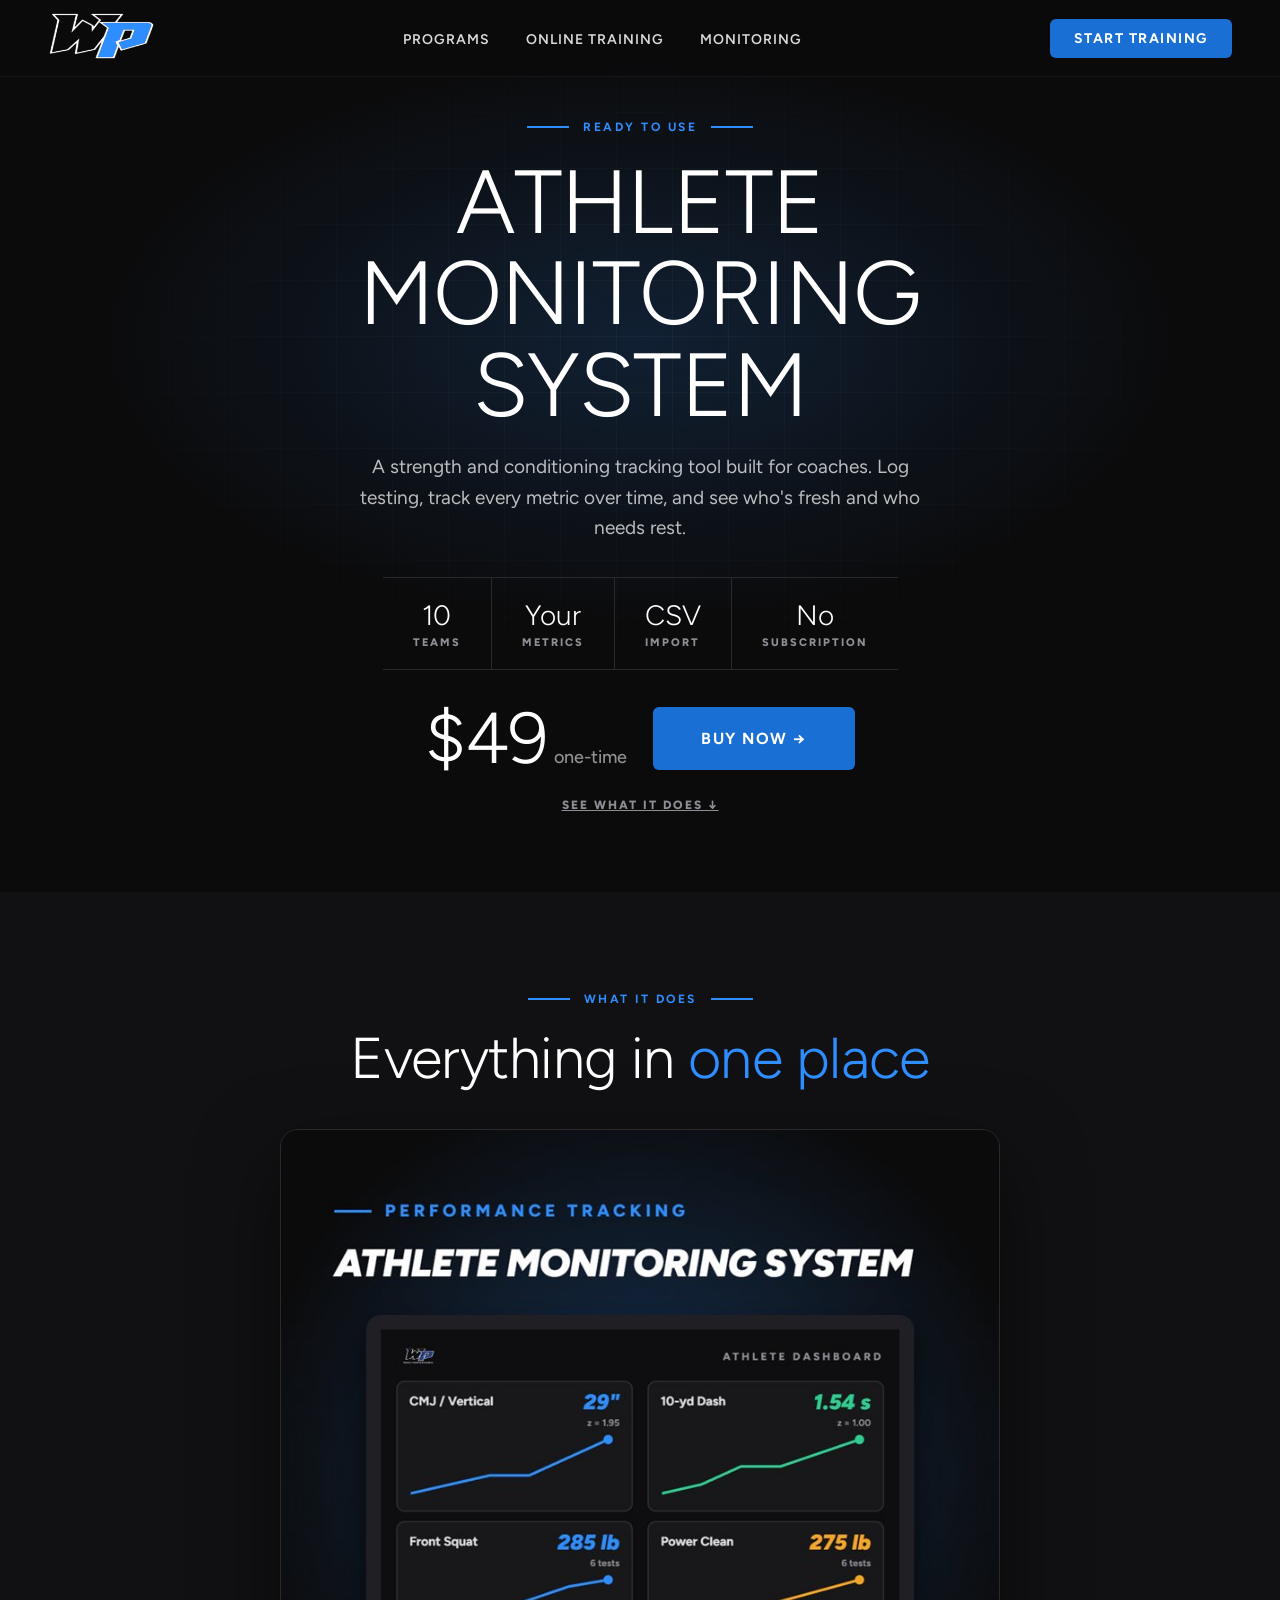
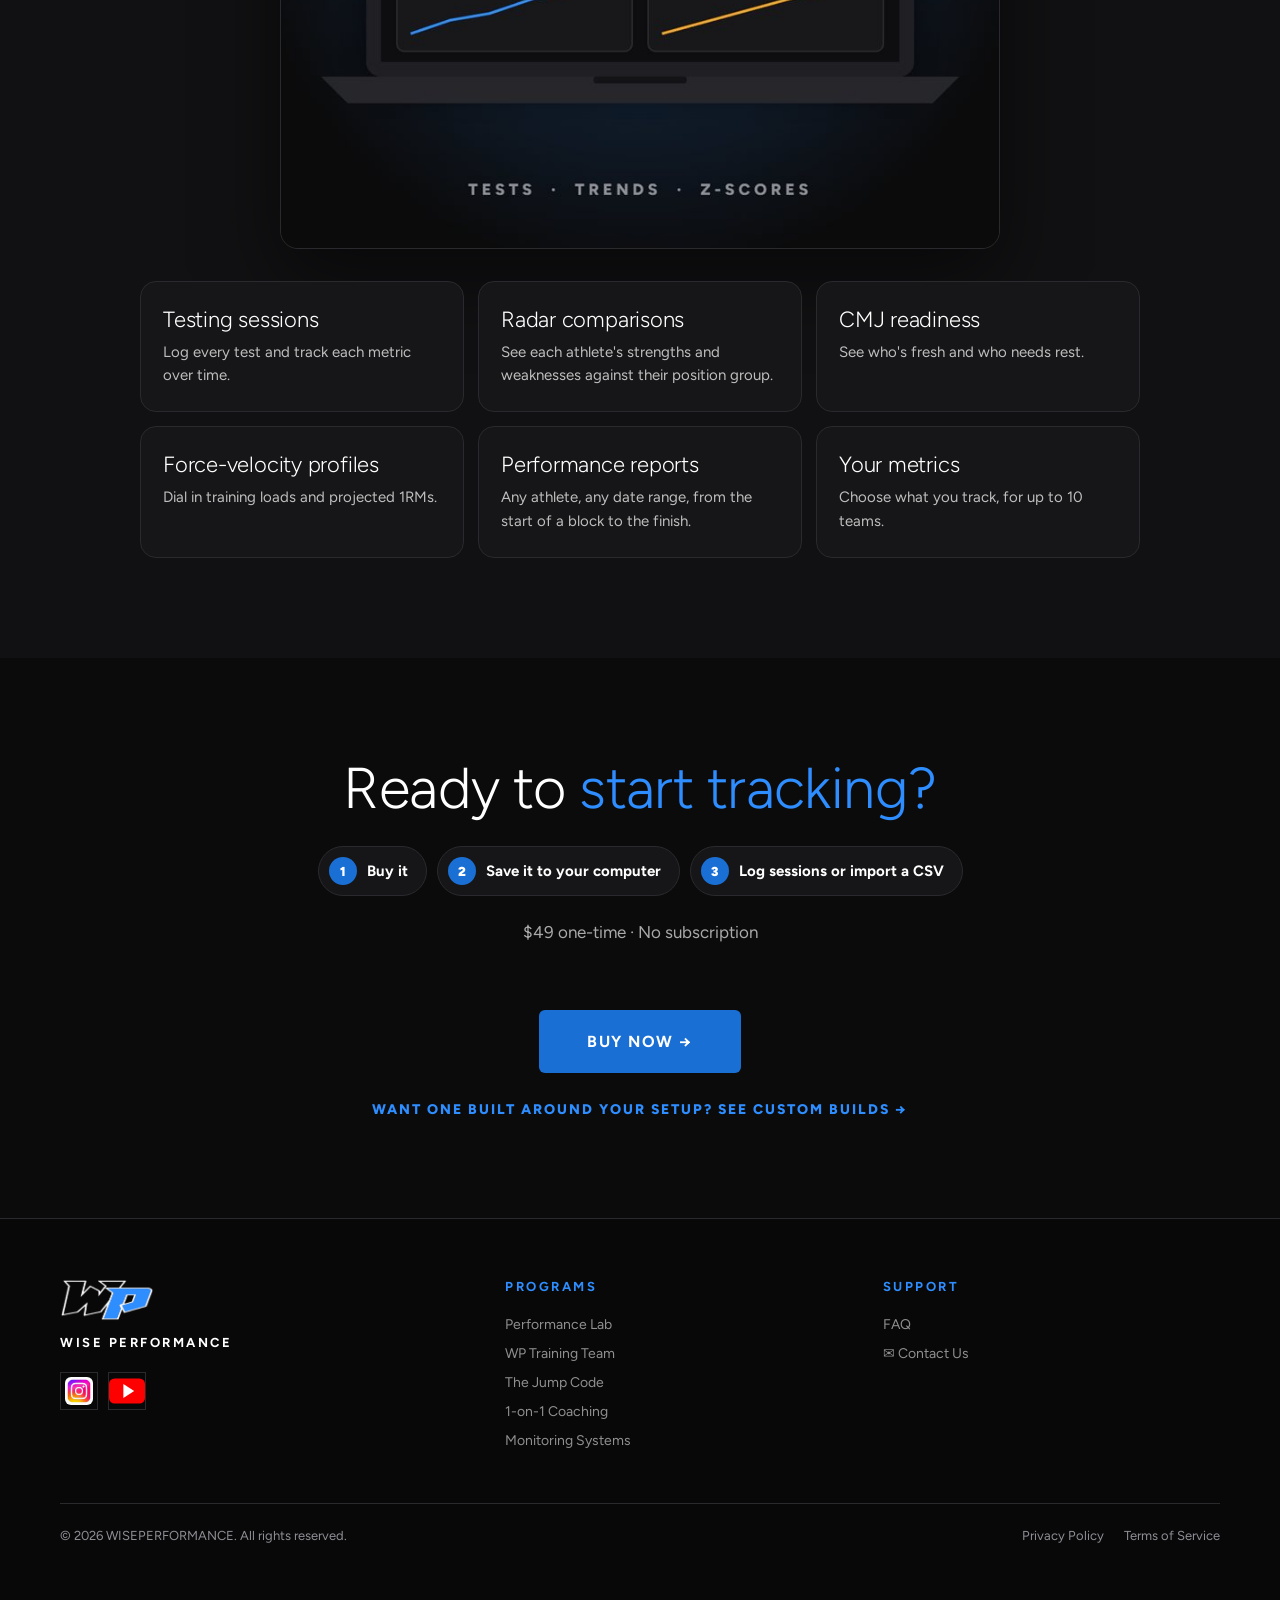
==== athlete-monitoring.html @ 1e7419cd "Monitoring Systems: hub page, Custom Monitoring and Athlete Monitoring System pages, dashboard scree" ====
<!DOCTYPE html>
<html lang="en">
<head>
  <link rel="icon" type="image/png" href="favicon.png">
  <!-- Google tag (gtag.js) -->
  <script async src="https://www.googletagmanager.com/gtag/js?id=G-00MNYDV65M"></script>
  <script>
    window.dataLayer = window.dataLayer || [];
    function gtag(){dataLayer.push(arguments);}
    gtag('js', new Date());
    gtag('config', 'G-00MNYDV65M');
  </script>
  <meta charset="UTF-8">
  <meta name="viewport" content="width=device-width, initial-scale=1.0">
  <title>Athlete Monitoring System | Wise Performance</title>
  <meta name="description" content="The Athlete Monitoring System from Wise Performance: log testing, track metrics, CMJ readiness, force-velocity profiles, and performance reports for up to 10 teams. $49 one-time.">
  <link rel="canonical" href="https://wiseperformancecoach.com/athlete-monitoring.html">
  <meta property="og:type" content="website">
  <meta property="og:url" content="https://wiseperformancecoach.com/athlete-monitoring.html">
  <meta property="og:title" content="Athlete Monitoring System | Wise Performance">
  <meta property="og:description" content="The Athlete Monitoring System from Wise Performance: log testing, track metrics, CMJ readiness, force-velocity profiles, and performance reports for up to 10 teams. $49 one-time.">
  <meta property="og:image" content="https://wiseperformancecoach.com/ams.jpg">
  <meta name="twitter:card" content="summary_large_image">
  <link rel="preconnect" href="https://fonts.googleapis.com">
  <link rel="preconnect" href="https://fonts.gstatic.com" crossorigin>
  <link href="https://fonts.googleapis.com/css2?family=Figtree:ital,wght@0,400..900;1,400..900&display=swap" rel="stylesheet">
  <link rel="stylesheet" href="styles.css?v=13">
  <script src="site.js?v=13" defer></script></head>
<body>

<!-- NAV -->
<nav>
  <a href="/"><img src="wp-logo.png?v=13" alt="Wise Performance" style="height:48px;"></a>
  <ul class="nav-links">
    <li><a href="programs.html">PROGRAMS</a></li>
    <li><a href="/#online-training">ONLINE TRAINING</a></li>
    <li><a href="products.html">MONITORING</a></li>
  </ul>
  <a href="/#contact" class="btn-nav">START TRAINING</a>
</nav>

<!-- HERO -->
<section class="lab-hero">
  <div class="section-label">READY TO USE</div>
  <h1 class="lab-hero-title">Athlete<br>Monitoring<br>System</h1>
  <p class="lab-hero-sub">A strength and conditioning tracking tool built for coaches. Log testing, track every metric over time, and see who's fresh and who needs rest.</p>
  <div class="lab-hero-stats">
    <div><strong>10</strong><span>TEAMS</span></div>
    <div><strong>Your</strong><span>METRICS</span></div>
    <div><strong>CSV</strong><span>IMPORT</span></div>
    <div><strong>No</strong><span>SUBSCRIPTION</span></div>
  </div>
  <div class="lab-hero-buy">
    <div class="elite-price"><strong>$49</strong><span>one-time</span></div>
    <a href="https://wiseperformance-shop.fourthwall.com/products/athlete-monitoring-system-ultimate" target="_blank" class="btn-primary">BUY NOW &rarr;</a>
  </div>
  <a href="#features" class="lab-hero-more">SEE WHAT IT DOES &darr;</a>
</section>

<!-- FEATURES -->
<section class="lab-alt mon-features-wrap" id="features">
  <div class="section-label">WHAT IT DOES</div>
  <div class="section-title">Everything in <span class="blue">one place</span></div>
  <div class="mon-shot"><img src="ams.jpg" alt="The Athlete Monitoring System dashboard" loading="lazy"></div>
  <div class="mon-features">
    <div><h3>Testing sessions</h3><p>Log every test and track each metric over time.</p></div>
    <div><h3>Radar comparisons</h3><p>See each athlete's strengths and weaknesses against their position group.</p></div>
    <div><h3>CMJ readiness</h3><p>See who's fresh and who needs rest.</p></div>
    <div><h3>Force-velocity profiles</h3><p>Dial in training loads and projected 1RMs.</p></div>
    <div><h3>Performance reports</h3><p>Any athlete, any date range, from the start of a block to the finish.</p></div>
    <div><h3>Your metrics</h3><p>Choose what you track, for up to 10 teams.</p></div>
  </div>
</section>

<!-- START -->
<section class="elite-final">
  <div class="section-title">Ready to <span class="blue">start tracking?</span></div>
  <ol class="lab-steps">
    <li>Buy it</li>
    <li>Save it to your computer</li>
    <li>Log sessions or import a CSV</li>
  </ol>
  <p class="section-sub">$49 one-time &middot; No subscription</p>
  <div class="elite-ctas elite-ctas--center">
    <a href="https://wiseperformance-shop.fourthwall.com/products/athlete-monitoring-system-ultimate" target="_blank" class="btn-primary">BUY NOW &rarr;</a>
  </div>
  <a href="custom-monitoring.html" class="plan-more lab-1on1">WANT ONE BUILT AROUND YOUR SETUP? SEE CUSTOM BUILDS &rarr;</a>
</section>

<!-- FOOTER -->
<footer>
  <div class="footer-top">
    <div>
      <img src="wp-logo.png?v=13" alt="Wise Performance" style="height:42px;margin-bottom:14px;display:block;">
      <div class="footer-brand">WISE PERFORMANCE</div>
      <div class="social-links">
        <a href="https://www.instagram.com/wise_performance" class="social-link" target="_blank"><img src="insta-logo.jpg" alt="Instagram" style="height:28px;width:28px;object-fit:cover;border-radius:6px;"></a>
        <a href="https://www.youtube.com/@ConnorWise06" class="social-link" target="_blank"><svg height="28" viewBox="0 0 90 63" xmlns="http://www.w3.org/2000/svg"><rect width="90" height="63" rx="14" fill="#FF0000"/><polygon points="36,14 36,49 63,31.5" fill="white"/></svg></a>
      </div>
    </div>
    <div class="footer-col">
      <h4>PROGRAMS</h4>
      <ul>
        <li><a href="lab.html">Performance Lab</a></li>
        <li><a href="team.html">WP Training Team</a></li>
        <li><a href="lab.html#programs">The Jump Code</a></li>
        <li><a href="/#online-training">1-on-1 Coaching</a></li>
        <li><a href="products.html">Monitoring Systems</a></li>
      </ul>
    </div>
    <div class="footer-col">
      <h4>SUPPORT</h4>
      <ul>
        <li><a href="/#faq">FAQ</a></li>
        <li><a href="mailto:connor@wiseperformancecoach.com">&#9993; Contact Us</a></li>
      </ul>
    </div>
  </div>
  <div class="footer-bottom">
    <p>&copy; 2026 WISEPERFORMANCE. All rights reserved.</p>
    <div class="footer-legal">
      <a href="privacy.html">Privacy Policy</a>
      <a href="terms.html">Terms of Service</a>
    </div>
  </div>
</footer>
</body>
</html>
---- styles.css ----
*, *::before, *::after { box-sizing: border-box; margin: 0; padding: 0; }

    :root {
      --blue: #1A6FD4;
      --blue-bright: #2E8DFF;
      --dark: #0B0B0C;
      --dark2: #111113;
      --card-bg: #161618;
      --card-border: #2A2A2E;
      --white: #FFFFFF;
      --gray: #8E8E95;
    }

    html { scroll-behavior: smooth; }

    body {
      font-family: 'Figtree', sans-serif;
      background: var(--dark);
      color: var(--white);
      overflow-x: hidden;
      font-synthesis: style;
    }

    /* ── NAV ── */
    nav {
      position: fixed;
      top: 0; width: 100%;
      z-index: 100;
      display: flex;
      align-items: center;
      justify-content: space-between;
      padding: 12px 48px;
      background: rgba(11,11,12,0.92);
      backdrop-filter: blur(12px);
      border-bottom: 1px solid rgba(255,255,255,0.05);
    }

    .nav-logo {
      font-family: 'Figtree', sans-serif;
      font-style: italic;
      font-weight: 900;
      font-size: 32px;
      color: var(--white);
      text-decoration: none;
      letter-spacing: 0.5px;
    }

    .nav-links { display: flex; gap: 36px; list-style: none; }

    .nav-links a {
      color: var(--white);
      text-decoration: none;
      font-family: 'Figtree', sans-serif;
      font-weight: 600;
      font-size: 15px;
      letter-spacing: 1.5px;
      opacity: 0.85;
      transition: opacity 0.2s, color 0.2s;
    }

    .nav-links a:hover { opacity: 1; color: var(--blue-bright); }

    .btn-nav {
      background: var(--blue);
      color: white;
      border: none;
      padding: 11px 24px;
      font-family: 'Figtree', sans-serif;
      font-weight: 700;
      font-size: 14px;
      letter-spacing: 1.5px;
      cursor: pointer;
      text-decoration: none;
      transition: background 0.2s;
    }

    .btn-nav:hover { background: var(--blue-bright); }

    /* ── SECTION LABEL ── */
    .section-label {
      display: flex;
      align-items: center;
      justify-content: center;
      gap: 14px;
      margin-bottom: 22px;
      font-family: 'Figtree', sans-serif;
      font-weight: 700;
      font-size: 13px;
      letter-spacing: 3.5px;
      color: var(--blue-bright);
    }

    .section-label::before,
    .section-label::after {
      content: '';
      width: 42px;
      height: 2px;
      background: var(--blue-bright);
    }

    /* ── HERO ── */
    #hero {
      min-height: 100vh;
      background:
        linear-gradient(to right, rgba(11,11,12,0.97) 45%, rgba(11,11,12,0.80) 100%),
        url('hero-bg.jpg') /* ← HERO BACKGROUND — change filename here */ center top/cover no-repeat;
      display: flex;
      flex-direction: column;
      justify-content: center;
      padding: 120px 60px 80px;
    }

    .hero-eyebrow {
      display: flex;
      align-items: center;
      gap: 12px;
      font-family: 'Figtree', sans-serif;
      font-weight: 700;
      font-size: 19px;
      letter-spacing: 4px;
      color: var(--blue-bright);
      margin-bottom: 32px;
    }

    .hero-eyebrow::before {
      content: '';
      width: 32px;
      height: 2px;
      background: var(--blue-bright);
    }

    #hero h1 {
      font-family: 'Figtree', sans-serif;
      font-weight: 400;
      font-size: clamp(72px, 10vw, 140px);
      line-height: 0.9;
      letter-spacing: 1px;
      text-transform: uppercase;
    }

    #hero h1 .blue { color: var(--blue-bright); }

    .hero h1 .blue { color: var(--blue-bright); }

    .hero-sub {
      font-size: 18px;
      color: rgba(255,255,255,0.75);
      margin-bottom: 40px;
    }

    .hero-btns { display: flex; gap: 20px; margin-top: 140px; }

    .hero-features { display: grid; grid-template-columns: repeat(4, 1fr); gap: 0; margin-top: 60px; border-top: 1px solid rgba(255,255,255,0.1); padding-top: 40px; }
    .hero-feature { padding: 0 40px; border-right: 1px solid rgba(255,255,255,0.08); text-align: center; display: flex; flex-direction: column; align-items: center; }
    .hero-feature:last-child { border-right: none; }
    .hero-feature:first-child { padding-left: 0; }
    .hf-icon { color: var(--blue-bright); margin-bottom: 14px; }
    .hf-title { font-family: 'Figtree', sans-serif; font-weight: 700; font-size: 18px; color: white; margin-bottom: 8px; letter-spacing: 0.5px; }
    .hf-desc { font-size: 14px; color: var(--gray); line-height: 1.6; }

    .btn-primary {
      background: var(--blue);
      color: white;
      padding: 22px 48px;
      font-family: 'Figtree', sans-serif;
      font-weight: 700;
      font-size: 19px;
      letter-spacing: 2px;
      text-decoration: none;
      display: inline-flex;
      align-items: center;
      gap: 8px;
      transition: background 0.2s;
    }

    .btn-primary:hover { background: var(--blue-bright); }

    .btn-outline {
      background: transparent;
      color: white;
      padding: 22px 48px;
      font-family: 'Figtree', sans-serif;
      font-weight: 700;
      font-size: 19px;
      letter-spacing: 2px;
      text-decoration: none;
      border: 2px solid rgba(255,255,255,0.35);
      transition: border-color 0.2s;
    }

    .btn-outline:hover { border-color: white; }

    /* ── SHARED SECTION STYLES ── */
    section { padding: 100px 60px; }

    .section-title {
      font-family: 'Figtree', sans-serif;
      font-weight: 900;
      font-size: clamp(52px, 6vw, 80px);
      letter-spacing: 0.5px;
      text-transform: uppercase;
      text-align: center;
      line-height: 0.95;
      margin-bottom: 18px;
    }

    .section-title .blue { color: var(--blue-bright); }

    .section-sub {
      text-align: center;
      color: rgba(255,255,255,0.65);
      font-size: 17px;
      max-width: 580px;
      margin: 0 auto 64px;
      line-height: 1.65;
    }

    /* ── PROGRAMS ── */
    .programs-grid {
      display: grid;
      grid-template-columns: repeat(3, 1fr);
      gap: 20px;
    }

    .program-card {
      background: var(--card-bg);
      border: 1px solid var(--card-border);
      overflow: hidden;
      display: flex;
      flex-direction: column;
    }

    .program-card-img {
      height: 380px;
      background: #1c1c1f;
      position: relative;
      overflow: hidden;
    }

    .card-badges {
      position: absolute;
      top: 12px;
      left: 12px;
      display: flex;
      gap: 6px;
    }

    .badge {
      font-family: 'Figtree', sans-serif;
      font-weight: 700;
      font-size: 10px;
      letter-spacing: 1.5px;
      padding: 4px 9px;
    }

    .badge-featured { background: var(--blue); color: white; }
    .badge-soon { background: rgba(0,0,0,0.7); color: white; border: 1px solid rgba(255,255,255,0.2); }

    .program-card-body {
      padding: 28px;
      display: flex;
      flex-direction: column;
      flex: 1;
    }

    .th-badge {
      display: flex;
      align-items: center;
      gap: 9px;
      margin-bottom: 12px;
    }

    .th-icon {
      height: 28px;
      width: auto;
      background: transparent;
      display: flex;
      align-items: center;
      justify-content: center;
      font-family: 'Figtree', sans-serif;
      font-style: italic;
      font-weight: 900;
      font-size: 15px;
      color: #000;
    }

    .th-type {
      font-family: 'Figtree', sans-serif;
      font-size: 11px;
      font-weight: 700;
      letter-spacing: 2px;
      color: var(--blue-bright);
    }

    .program-card h3 {
      font-family: 'Figtree', sans-serif;
      font-weight: 800;
      font-size: 22px;
      text-transform: uppercase;
      line-height: 1.1;
      margin-bottom: 4px;
    }

    .via-th {
      font-family: 'Figtree', sans-serif;
      font-size: 11px;
      font-weight: 700;
      letter-spacing: 2px;
      color: var(--gray);
      margin-bottom: 16px;
    }

    .program-card p {
      font-size: 14px;
      color: rgba(255,255,255,0.65);
      line-height: 1.65;
      margin-bottom: 20px;
    }

    .feature-list { list-style: none; margin-bottom: 28px; flex: 1; }

    .feature-list li {
      font-size: 13px;
      color: rgba(255,255,255,0.8);
      padding: 5px 0;
      display: flex;
      align-items: flex-start;
      gap: 9px;
    }

    .feature-list li::before {
      content: '■';
      color: var(--blue-bright);
      font-size: 7px;
      margin-top: 5px;
      flex-shrink: 0;
    }

    .btn-card {
      display: block;
      text-align: center;
      text-align: center;
      padding: 14px;
      font-family: 'Figtree', sans-serif;
      font-weight: 700;
      font-size: 14px;
      letter-spacing: 2px;
      text-decoration: none;
      transition: all 0.2s;
      cursor: pointer;
      border: none;
    }

    .btn-card.outline { color: white; border: 1px solid rgba(255,255,255,0.3); background: transparent; }
    .btn-card.outline:hover { border-color: white; }
    .btn-card.fill { background: var(--blue); color: white; }
    .btn-card.fill:hover { background: var(--blue-bright); }
    .btn-card.blue-outline { color: white; border: 1px solid var(--blue); background: transparent; }
    .btn-card.blue-outline:hover { background: var(--blue); }

    /* ── ONLINE COACHING ── */
    #online-training { background: var(--dark2); }

    .pricing-grid {
      display: grid;
      grid-template-columns: repeat(2, 1fr);
      gap: 20px;
      max-width: 860px;
      margin: 0 auto;
    }

    .pricing-card {
      background: var(--card-bg);
      border: 1px solid var(--card-border);
      padding: 36px;
      position: relative;
      display: flex;
      flex-direction: column;
    }
    .pricing-card .btn-full { margin-top: auto; }
    .pricing-card .btn-full + .btn-full { margin-top: 10px; }

    .pricing-card.featured { border-color: var(--blue); }

    .most-popular {
      position: absolute;
      top: -14px;
      left: 50%;
      transform: translateX(-50%);
      background: var(--blue);
      color: white;
      font-family: 'Figtree', sans-serif;
      font-weight: 700;
      font-size: 11px;
      letter-spacing: 2.5px;
      padding: 4px 18px;
      white-space: nowrap;
    }

    .plan-name {
      font-family: 'Figtree', sans-serif;
      font-weight: 700;
      font-size: 16px;
      letter-spacing: 3px;
      color: var(--blue-bright);
      margin-bottom: 10px;
    }

    .plan-price {
      font-family: 'Figtree', sans-serif;
      font-weight: 900;
      font-size: 72px;
      line-height: 1;
      margin-bottom: 4px;
    }

    .plan-price sup { font-size: 28px; vertical-align: super; }
    .plan-price .mo { font-size: 18px; font-weight: 500; font-style: normal; letter-spacing: 0; color: rgba(255,255,255,0.55); margin-left: 8px; }
    /* every big price uses the same Figtree Black Italic */
    .plan-price, .elite-price strong { font-family: 'Figtree', sans-serif; font-weight: 300; font-style: normal; letter-spacing: -0.02em; line-height: 1; color: #fff; }

    .plan-tagline {
      font-style: italic;
      color: var(--blue-bright);
      font-size: 14px;
      margin-bottom: 20px;
    }

    .plan-desc {
      font-size: 14px;
      color: rgba(255,255,255,0.65);
      line-height: 1.65;
      margin-bottom: 24px;
    }

    .check-list { list-style: none; margin-bottom: 32px; }

    .check-list li {
      display: flex;
      align-items: center;
      gap: 10px;
      font-size: 14px;
      padding: 6px 0;
    }

    .check-list li::before {
      content: '✓';
      color: var(--blue-bright);
      font-weight: 700;
      font-size: 15px;
      flex-shrink: 0;
    }

    .btn-full {
      display: block;
      width: 100%;
      text-align: center;
      padding: 15px;
      font-family: 'Figtree', sans-serif;
      font-weight: 700;
      font-size: 14px;
      letter-spacing: 2px;
      text-decoration: none;
      transition: all 0.2s;
      cursor: pointer;
      border: none;
    }

    .btn-full.outline { color: white; border: 1px solid rgba(255,255,255,0.3); background: transparent; }
    .btn-full.outline:hover { border-color: white; }
    .btn-full.fill { background: var(--blue); color: white; }
    .btn-full.fill:hover { background: var(--blue-bright); }

    /* How It Works */
    .how-it-works { max-width: 860px; margin: 48px auto 0; }
    .hiw-title { font-family: 'Figtree', sans-serif; font-weight: 700; font-size: 16px; letter-spacing: 3px; color: var(--blue-bright); margin-bottom: 16px; text-transform: uppercase; }
    .hiw-steps { display: flex; flex-direction: column; gap: 0; border-radius: 12px; overflow: hidden; }
    .hiw-step { display: flex; align-items: flex-start; gap: 20px; padding: 28px 32px; background: var(--card-bg); border-bottom: 1px solid rgba(255,255,255,0.07); }
    .hiw-step:last-child { border-bottom: none; }
    .hiw-num { font-family: 'Figtree', sans-serif; font-weight: 700; font-size: 18px; color: var(--blue-bright); min-width: 32px; padding-top: 2px; }
    .hiw-step-title { font-family: 'Figtree', sans-serif; font-weight: 700; font-size: 22px; color: white; margin-bottom: 6px; letter-spacing: 0.5px; }
    .hiw-body p { color: var(--gray); font-size: 15px; margin: 0; line-height: 1.6; }

    /* Consult Banner */
    .consult-banner {
      max-width: 860px;
      margin: 48px auto 0;
      border: 1px solid var(--blue);
      padding: 26px 36px;
      display: flex;
      justify-content: center;
      text-align: center;
      align-items: center;
      justify-content: space-between;
      gap: 24px;
    }

    .consult-left {
      display: flex;
      align-items: center;
      gap: 20px;
    }

    .consult-icon {
      width: 44px;
      height: 44px;
      background: rgba(26,111,212,0.15);
      border: 1px solid var(--blue);
      display: flex;
      align-items: center;
      justify-content: center;
      font-size: 20px;
      flex-shrink: 0;
    }

    .consult-banner h3 {
      font-family: 'Figtree', sans-serif;
      font-weight: 800;
      font-size: 18px;
      text-transform: uppercase;
      letter-spacing: 1px;
      margin-bottom: 6px;
    }

    .consult-banner p {
      font-size: 13px;
      color: rgba(255,255,255,0.65);
      line-height: 1.55;
      max-width: 480px;
    }

    /* ── ABOUT ── */
    .about-inner { max-width: 1100px; margin: 0 auto; }

    .about-eyebrow {
      display: flex;
      align-items: center;
      gap: 12px;
      font-family: 'Figtree', sans-serif;
      font-weight: 700;
      font-size: 13px;
      letter-spacing: 3.5px;
      color: var(--blue-bright);
    }

    .about-eyebrow::before {
      content: '';
      width: 32px;
      height: 2px;
      background: var(--blue-bright);
    }

    .about-name {
      font-family: 'Figtree', sans-serif;
      font-weight: 900;
      font-size: clamp(64px, 9vw, 120px);
      line-height: 0.9;
      letter-spacing: 0.5px;
      text-transform: uppercase;
      margin: 18px 0 14px;
    }

    .about-name .blue { color: var(--blue-bright); }

    .about-role {
      font-family: 'Figtree', sans-serif;
      font-weight: 700;
      font-size: 16px;
      letter-spacing: 3px;
      color: var(--gray);
      margin-bottom: 48px;
    }

    .about-wrap {
      display: grid;
      grid-template-columns: 1.25fr 1fr;
      gap: 56px;
      align-items: start;
    }

    .about-text {
      border-left: 3px solid var(--blue);
      padding-left: 28px;
    }

    .about-text p {
      font-size: 17px;
      color: rgba(255,255,255,0.72);
      line-height: 1.7;
      margin-bottom: 18px;
    }

    .about-text p:last-child { margin-bottom: 0; }

    .about-text p strong { color: var(--white); font-weight: 600; }

    .about-card {
      background: var(--card-bg);
      border: 1px solid var(--card-border);
      clip-path: polygon(0 0, calc(100% - 36px) 0, 100% 36px, 100% 100%, 0 100%);
    }

    .about-card-bar { height: 4px; background: var(--blue); }

    .about-card-body { padding: 26px 32px 30px; }

    .about-card-label {
      font-family: 'Figtree', sans-serif;
      font-weight: 700;
      font-size: 12px;
      letter-spacing: 3px;
      color: var(--blue-bright);
      margin-bottom: 6px;
    }

    .about-stat { padding: 18px 0; border-bottom: 1px solid var(--card-border); }

    .about-stat:last-child { border-bottom: none; padding-bottom: 0; }

    .about-stat-num {
      font-family: 'Figtree', sans-serif;
      font-style: italic;
      font-weight: 900;
      font-size: 40px;
      line-height: 1;
      text-transform: uppercase;
      margin-bottom: 6px;
    }

    .about-stat-num .blue { color: var(--blue-bright); }

    .about-stat-label { font-size: 13px; letter-spacing: 1.5px; color: var(--gray); text-transform: uppercase; }

    /* ── PRODUCTS ── */
    .products-grid {
      display: grid;
      grid-template-columns: repeat(3, 1fr);
      gap: 20px;
    }

    .product-card {
      background: var(--card-bg);
      border: 1px solid var(--card-border);
      overflow: hidden;
    }

    .product-img {
      height: 175px;
      background: #161618;
      display: flex;
      align-items: center;
      justify-content: center;
      font-size: 48px;
      border-bottom: 1px solid var(--card-border);
    }

    .product-body { padding: 20px; }

    .product-tag {
      font-family: 'Figtree', sans-serif;
      font-size: 11px;
      font-weight: 700;
      letter-spacing: 2px;
      color: var(--blue-bright);
      margin-bottom: 6px;
    }

    .product-card h3 {
      font-family: 'Figtree', sans-serif;
      font-weight: 800;
      font-size: 17px;
      text-transform: uppercase;
      line-height: 1.2;
    }

    /* ── CONTACT ── */
    #contact { background: var(--dark2); }

    .form-wrap {
      max-width: 680px;
      margin: 0 auto;
      background: rgba(255,255,255,0.025);
      border: 1px solid var(--card-border);
      padding: 48px;
    }

    .form-row {
      display: grid;
      grid-template-columns: 1fr 1fr;
      gap: 16px;
      margin-bottom: 16px;
    }

    .form-group { margin-bottom: 16px; }

    .form-group label {
      display: block;
      font-family: 'Figtree', sans-serif;
      font-weight: 700;
      font-size: 12px;
      letter-spacing: 2px;
      margin-bottom: 8px;
    }

    .form-group input,
    .form-group textarea {
      width: 100%;
      background: rgba(255,255,255,0.05);
      border: 1px solid var(--card-border);
      color: white;
      padding: 14px 16px;
      font-size: 14px;
      font-family: 'Figtree', sans-serif;
      transition: border-color 0.2s;
    }

    .form-group input::placeholder,
    .form-group textarea::placeholder { color: rgba(255,255,255,0.25); }

    .form-group input:focus,
    .form-group textarea:focus { outline: none; border-color: var(--blue); }

    .form-group textarea { height: 120px; resize: none; }

    .btn-submit {
      width: 100%;
      padding: 18px;
      background: var(--blue);
      color: white;
      border: none;
      font-family: 'Figtree', sans-serif;
      font-weight: 700;
      font-size: 16px;
      letter-spacing: 2px;
      cursor: pointer;
      display: flex;
      align-items: center;
      justify-content: center;
      gap: 8px;
      transition: background 0.2s;
    }

    .btn-submit:hover { background: var(--blue-bright); }

    .contact-email-wrap {
      text-align: center;
      margin-top: 28px;
    }

    .contact-email-wrap a {
      color: var(--blue-bright);
      text-decoration: none;
      font-size: 15px;
      display: inline-flex;
      align-items: center;
      gap: 7px;
    }

    /* ── FOOTER ── */
    footer {
      background: #080809;
      padding: 60px;
      border-top: 1px solid var(--card-border);
    }

    .footer-top {
      display: grid;
      grid-template-columns: 1.2fr 1fr 1fr;
      gap: 40px;
      margin-bottom: 44px;
    }

    .footer-logo {
      font-family: 'Figtree', sans-serif;
      font-style: italic;
      font-weight: 900;
      font-size: 40px;
      color: var(--blue-bright);
      margin-bottom: 6px;
    }

    .footer-brand {
      font-family: 'Figtree', sans-serif;
      font-weight: 700;
      font-size: 13px;
      letter-spacing: 2.5px;
      margin-bottom: 22px;
    }

    .social-links { display: flex; gap: 10px; }

    .social-link {
      width: 38px;
      height: 38px;
      border: 1px solid var(--card-border);
      display: flex;
      align-items: center;
      justify-content: center;
      color: white;
      text-decoration: none;
      font-size: 16px;
      transition: border-color 0.2s, color 0.2s;
    }

    .social-link:hover { border-color: var(--blue); color: var(--blue-bright); }

    .footer-col h4 {
      font-family: 'Figtree', sans-serif;
      font-weight: 700;
      font-size: 13px;
      letter-spacing: 2.5px;
      color: var(--blue-bright);
      margin-bottom: 20px;
    }

    .footer-col ul { list-style: none; }

    .footer-col ul li { margin-bottom: 10px; }

    .footer-col ul li a {
      color: rgba(255,255,255,0.55);
      text-decoration: none;
      font-size: 14px;
      transition: color 0.2s;
    }

    .footer-col ul li a:hover { color: white; }

    .footer-bottom {
      border-top: 1px solid var(--card-border);
      padding-top: 24px;
      display: flex;
      justify-content: space-between;
      align-items: center;
    }

    .footer-bottom p { font-size: 13px; color: var(--gray); }

    .footer-legal { display: flex; gap: 20px; }

    .footer-legal a {
      font-size: 13px;
      color: var(--gray);
      text-decoration: none;
      transition: color 0.2s;
    }

    .footer-legal a:hover { color: white; }

    /* ── FREE PROGRAM STRIP ── */
    .free-strip {
      background: var(--blue);
      padding: 28px 60px;
      display: flex;
      align-items: center;
      justify-content: space-between;
      gap: 24px;
    }
    .free-strip-text { display: flex; flex-direction: column; gap: 4px; }
    .free-strip-label {
      font-family: 'Figtree', sans-serif;
      font-size: 11px; font-weight: 700; letter-spacing: 2.5px;
      color: rgba(255,255,255,0.7); text-transform: uppercase;
    }
    .free-strip-title {
      font-family: 'Figtree', sans-serif;
      font-size: 26px; font-weight: 800; letter-spacing: 1px;
      color: white; text-transform: uppercase;
    }
    .free-strip-title span { color: #A8D8FF; }
    .btn-strip {
      background: white; color: var(--blue);
      font-family: 'Figtree', sans-serif;
      font-weight: 800; font-size: 14px; letter-spacing: 2px;
      padding: 14px 28px; text-decoration: none;
      white-space: nowrap; flex-shrink: 0;
      transition: background 0.2s;
    }
    .btn-strip:hover { background: #e8f4ff; }

    /* ── FREE PROGRAM SECTION ── */
    .free-section {
      background: linear-gradient(135deg, #121214 0%, #19191c 100%);
      border-top: 1px solid rgba(46,141,255,0.2);
      border-bottom: 1px solid rgba(46,141,255,0.2);
      padding: 80px 60px;
      display: flex;
      align-items: center;
      gap: 80px;
    }
    .free-section-left { flex: 1; }
    .free-section-right { flex-shrink: 0; text-align: center; }
    .free-badge {
      display: inline-block;
      background: rgba(46,141,255,0.15);
      border: 1px solid var(--blue);
      color: var(--blue-bright);
      font-family: 'Figtree', sans-serif;
      font-size: 11px; font-weight: 700; letter-spacing: 2.5px;
      padding: 5px 14px; margin-bottom: 16px;
    }
    .free-section h2 {
      font-family: 'Figtree', sans-serif;
      font-size: 48px; font-weight: 900; line-height: 1;
      color: white; text-transform: uppercase; margin-bottom: 16px;
    }
    .free-section h2 span { color: var(--blue-bright); }
    .free-section p { color: rgba(255,255,255,0.65); font-size: 15px; line-height: 1.6; margin-bottom: 24px; }
    .free-perks { list-style: none; margin-bottom: 32px; display: flex; flex-direction: column; gap: 10px; }
    .free-perks li {
      color: rgba(255,255,255,0.8); font-size: 14px;
      display: flex; align-items: center; gap: 10px;
    }
    .free-perks li::before {
      content: ''; width: 6px; height: 6px;
      background: var(--blue-bright); flex-shrink: 0;
    }
    .free-pdf-mock {
      width: 180px; height: 240px;
      background: linear-gradient(160deg, #1A6FD4 0%, #0f3a6e 100%);
      border: 1px solid rgba(255,255,255,0.15);
      display: flex; flex-direction: column;
      align-items: center; justify-content: center; gap: 10px;
      box-shadow: 20px 20px 60px rgba(0,0,0,0.5);
    }
    .free-pdf-mock .pdf-wp {
      font-family: 'Figtree', sans-serif;
      font-size: 36px; font-weight: 900; color: white; letter-spacing: 2px;
    }
    .free-pdf-mock .pdf-label {
      font-family: 'Figtree', sans-serif;
      font-size: 10px; font-weight: 700; color: rgba(255,255,255,0.6);
      letter-spacing: 2px; text-align: center; padding: 0 16px;
    }
    .free-pdf-mock .pdf-weeks {
      font-family: 'Figtree', sans-serif;
      font-size: 13px; font-weight: 700; color: var(--blue-bright);
      letter-spacing: 1.5px;
    }
    .btn-free {
      display: inline-block;
      background: var(--blue); color: white;
      font-family: 'Figtree', sans-serif;
      font-weight: 800; font-size: 15px; letter-spacing: 2px;
      padding: 16px 36px; text-decoration: none;
      transition: background 0.2s;
    }
    .btn-free:hover { background: var(--blue-bright); }
    .free-fine {
      margin-top: 12px; font-size: 12px;
      color: rgba(255,255,255,0.35); letter-spacing: 0.5px;
    }

    /* ── PHOTO POSITION TOOL ── */
    #adj-toggle {
      position: fixed; bottom: 20px; right: 20px; z-index: 9999;
      background: var(--blue); color: white; border: none;
      padding: 10px 18px; font-family: 'Figtree', sans-serif;
      font-weight: 700; font-size: 13px; letter-spacing: 1.5px;
      cursor: pointer; box-shadow: 0 4px 16px rgba(0,0,0,0.5);
    }
    #adj-toggle:hover { background: var(--blue-bright); }
    #adj-panel {
      display: none; position: fixed; bottom: 62px; right: 20px;
      z-index: 9999; background: rgba(11,11,12,0.97);
      border: 1px solid rgba(255,255,255,0.12);
      padding: 16px 20px; width: 260px;
      box-shadow: 0 8px 32px rgba(0,0,0,0.7);
      font-family: 'Figtree', sans-serif;
    }
    #adj-panel.open { display: block; }
    #adj-panel h4 {
      color: var(--blue-bright); font-size: 11px; letter-spacing: 2px;
      margin: 0 0 14px; text-transform: uppercase;
    }
    .adj-row {
      display: flex; align-items: center; gap: 6px; margin-bottom: 10px;
    }
    .adj-label {
      color: #ccc; font-size: 11px; letter-spacing: 1px; font-weight: 700;
      width: 80px; flex-shrink: 0; text-transform: uppercase;
    }
    .adj-row button {
      background: rgba(255,255,255,0.08); color: white; border: 1px solid rgba(255,255,255,0.15);
      width: 30px; height: 30px; cursor: pointer; font-size: 11px; line-height:1;
    }
    .adj-row button:hover { background: var(--blue); border-color: var(--blue); }

  /* ── MOBILE ── */
  @media (max-width: 768px) {
    nav {
      padding: 18px 20px;
      gap: 16px;
    }
    nav img { height: 34px !important; }
    .nav-links { gap: 12px; }
    .nav-links a { font-size: 13px; letter-spacing: 1px; }
    .btn-nav { display: none; }

    #hero { padding: 110px 24px 60px; }
    #hero h1 { font-size: clamp(52px, 17vw, 80px); }
    .hero-sub { font-size: 15px; }
    .hero-btns { flex-direction: column; gap: 12px; margin-top: 36px; }
    .hero-btns a { width: 100%; text-align: center; }
    .hero-features { grid-template-columns: 1fr 1fr; gap: 24px; }
    .hero-feature { padding: 0 !important; border-right: none !important; border-bottom: 1px solid rgba(255,255,255,0.08); padding-bottom: 20px !important; }
    .hero-feature:nth-last-child(-n+2) { border-bottom: none; }

    section { padding: 60px 20px; }
    .section-title { font-size: clamp(32px, 9vw, 56px); }

    .programs-grid { grid-template-columns: 1fr; gap: 24px; }
    .program-card-img { height: 380px; background-size: cover !important; background-position: center 30% !important; }

    .pricing-grid { grid-template-columns: 1fr; gap: 20px; }

    .about-wrap { grid-template-columns: 1fr; gap: 36px; }
    .about-role { font-size: 13px; letter-spacing: 2px; margin-bottom: 32px; }
    .about-text { padding-left: 18px; }
    .about-text p { font-size: 16px; }
    .about-card-body { padding: 22px 24px 26px; }
    .about-stat-num { font-size: 34px; }

    .products-grid { grid-template-columns: 1fr; gap: 20px; }

    .free-section { flex-direction: column; gap: 40px; padding: 60px 24px; }
    .free-section-right { display: none; }

    .free-strip { flex-direction: column; gap: 16px; padding: 24px 20px; text-align: center; }
    .btn-strip { width: 100%; text-align: center; }

    .form-row { grid-template-columns: 1fr; }

    footer { padding: 48px 24px; }
    .footer-top { grid-template-columns: 1fr; gap: 32px; }
    .footer-bottom { flex-direction: column; align-items: flex-start; gap: 14px; }

    .contact-wrap { padding: 60px 20px; }

    .consult-banner { flex-direction: column; text-align: center; padding: 24px 20px; }
    .consult-left { flex-direction: column; text-align: center; }
    .consult-banner .btn-primary { width: 100%; text-align: center; }
  }
    /* ── FIGTREE STYLE ── */
    #hero h1, .section-title, .about-name, .free-section h2 { text-transform: none; font-weight: 900; letter-spacing: -0.03em; }
    #hero h1 { font-size: clamp(56px, 7vw, 100px); line-height: 0.95; text-transform: uppercase; font-style: italic; letter-spacing: -0.02em; padding-right: 0.1em; }
    .section-title { font-size: clamp(38px, 4.5vw, 60px); line-height: 1.05; }
    .about-name { font-size: clamp(52px, 6vw, 84px); line-height: 1; }
    .free-section h2 { font-size: 44px; line-height: 1.05; }
    .about-stat-num { font-style: normal; letter-spacing: -0.02em; text-transform: none; }
    .hero-btns a { justify-content: center; }
    .program-card h3, .consult-banner h3, .product-card h3, .free-strip-title { letter-spacing: -0.01em; }
    .hero-eyebrow { font-size: 14px; letter-spacing: 2.5px; }
    .section-label, .about-eyebrow { font-size: 12px; letter-spacing: 2.5px; }
    .nav-links a { font-size: 14px; letter-spacing: 1px; }
    .btn-nav, .btn-primary, .btn-outline, .btn-card, .btn-full, .btn-submit, .btn-strip, .btn-free { border-radius: 6px; letter-spacing: 1.5px; }
    .btn-primary, .btn-outline { font-size: 16px; }
    @media (max-width: 768px) {
      #hero h1 { font-size: clamp(32px, 11vw, 56px); }
      .section-title { font-size: clamp(32px, 9vw, 42px); }
      .about-name { font-size: 48px; }
      .free-section h2 { font-size: 34px; }
      .about-stat-num { font-size: 30px; }
      .hero-eyebrow { font-size: 12px; letter-spacing: 2px; }
      .nav-links { gap: 14px; }
      .nav-links a { font-size: 11px; letter-spacing: 0.5px; white-space: nowrap; }
    }

    /* â”€â”€ PRODUCTS PAGE â”€â”€ */
    .products-page { padding-top: 170px; min-height: 80vh; }
    .products-page .products-grid { display: flex; flex-wrap: wrap; justify-content: center; }
    .products-page .product-card { width: 360px; max-width: 100%; }
    .product-body p { font-size: 14px; color: rgba(255,255,255,0.65); line-height: 1.6; margin-top: 10px; }
    @media (max-width: 768px) { .products-page { padding-top: 130px; } .products-page .products-grid { grid-template-columns: 1fr; } }

    @media (max-width: 390px) {
      nav { padding: 16px 14px; gap: 10px; }
      nav img { height: 30px !important; }
      .nav-links { gap: 8px; }
      .nav-links a { font-size: 10px; letter-spacing: 0; }
      .hero-btns a { padding: 18px 20px; white-space: nowrap; }
    }

    /* ── MOTION & POLISH ── */
    @keyframes wpRise { from { opacity: 0; transform: translateY(32px); } to { opacity: 1; transform: none; } }
    #hero .hero-eyebrow { animation: wpRise 0.8s 0.05s cubic-bezier(.2,.7,.2,1) both; }
    #hero h1 { animation: wpRise 0.9s 0.15s cubic-bezier(.2,.7,.2,1) both; }
    #hero .hero-btns { animation: wpRise 0.9s 0.3s cubic-bezier(.2,.7,.2,1) both; }
    #hero .hero-features { animation: wpRise 0.9s 0.45s cubic-bezier(.2,.7,.2,1) both; }

    .reveal { opacity: 0; transform: translateY(28px); transition: opacity 0.7s cubic-bezier(.2,.7,.2,1), transform 0.7s cubic-bezier(.2,.7,.2,1); transition-delay: var(--d, 0s); }
    .reveal.in { opacity: 1; transform: none; }

    nav { transition: background 0.3s, box-shadow 0.3s; }
    nav.scrolled { background: rgba(11,11,12,0.97); box-shadow: 0 10px 30px rgba(0,0,0,0.35); }
    .scroll-progress { position: fixed; top: 0; left: 0; right: 0; height: 3px; background: var(--blue-bright); transform: scaleX(0); transform-origin: 0 50%; z-index: 101; pointer-events: none; }

    .program-card:not(.reveal), .pricing-card:not(.reveal), .product-card:not(.reveal) { transition: transform 0.35s ease, border-color 0.35s ease, box-shadow 0.35s ease; }
    .program-card:hover, .pricing-card:hover, .product-card:hover { transform: translateY(-6px); border-color: var(--blue); box-shadow: 0 18px 40px rgba(0,0,0,0.45), 0 0 0 1px rgba(46,141,255,0.25); }
    .program-card-img { transition: transform 0.6s ease; }
    .program-card:hover .program-card-img { transform: scale(1.05); }
    .hiw-step:not(.reveal) { transition: background 0.3s; }
    .hiw-step:hover { background: #1c1c1f; }

    .btn-nav, .btn-primary, .btn-outline, .btn-card, .btn-full, .btn-submit, .btn-strip, .btn-free { transition: background 0.2s, border-color 0.2s, transform 0.2s, box-shadow 0.2s; }
    .btn-nav:hover, .btn-primary:hover, .btn-card.fill:hover, .btn-full.fill:hover, .btn-submit:hover, .btn-free:hover { transform: translateY(-2px); box-shadow: 0 10px 24px rgba(26,111,212,0.35); }
    .btn-outline:hover, .btn-card.outline:hover, .btn-full.outline:hover, .btn-strip:hover { transform: translateY(-2px); }

    /* ── FAQ ── */
    #faq { background: var(--dark); }
    .faq-list { max-width: 860px; margin: 0 auto; border-top: 1px solid var(--card-border); }
    .faq-item { border-bottom: 1px solid var(--card-border); }
    .faq-item summary { list-style: none; cursor: pointer; display: flex; justify-content: space-between; align-items: center; gap: 20px; padding: 26px 4px; font-weight: 700; font-size: 19px; transition: color 0.2s; }
    .faq-item summary::-webkit-details-marker { display: none; }
    .faq-item summary::after { content: '+'; flex-shrink: 0; font-size: 30px; font-weight: 500; line-height: 1; color: var(--blue-bright); transition: transform 0.3s ease; }
    .faq-item[open] summary::after { transform: rotate(45deg); }
    .faq-item summary:hover { color: var(--blue-bright); }
    .faq-item summary:focus-visible { outline: 2px solid var(--blue-bright); outline-offset: 4px; }
    .faq-item p { color: rgba(255,255,255,0.72); font-size: 16px; line-height: 1.7; padding: 0 4px 26px; max-width: 720px; }
    .faq-item[open] p { animation: wpFaq 0.35s ease; }
    @keyframes wpFaq { from { opacity: 0; transform: translateY(-6px); } to { opacity: 1; transform: none; } }
    @media (max-width: 768px) { .faq-item summary { font-size: 17px; padding: 22px 2px; } .faq-item p { font-size: 15px; } }

    @media (prefers-reduced-motion: reduce) {
      #hero .hero-eyebrow, #hero h1, #hero .hero-btns, #hero .hero-features, .faq-item[open] p { animation: none; }
      .reveal { opacity: 1; transform: none; transition: none; }
      .program-card:hover, .pricing-card:hover, .product-card:hover, .program-card:hover .program-card-img,
      .btn-nav:hover, .btn-primary:hover, .btn-outline:hover, .btn-card:hover, .btn-full:hover, .btn-submit:hover, .btn-strip:hover, .btn-free:hover { transform: none; }
      .scroll-progress { display: none; }
    }
    /* product cards: equal height, buttons lined up along the bottom */
    .products-page .product-card { display: flex; flex-direction: column; }
    .products-page .product-body { display: flex; flex-direction: column; flex: 1; }
    .products-page .product-body h3, .products-page .product-body p { margin-bottom: 14px; }
    .products-page .product-body .btn-card { margin-top: auto !important; }    .btn-card { line-height: 20px; }

    /* ── ABOUT PHOTO ── */
    .about-wrap--photo { grid-template-columns: 0.85fr 1.15fr; align-items: stretch; }
    .about-photo { position: relative; min-height: 520px; clip-path: polygon(0 0, calc(100% - 36px) 0, 100% 36px, 100% 100%, 0 100%); background: var(--card-bg); }
    .about-photo img { position: absolute; inset: 0; width: 100%; height: 100%; object-fit: cover; object-position: 35% 70%; display: block; }
    .about-photo::after { content: ''; position: absolute; left: 0; right: 0; bottom: 0; height: 4px; background: var(--blue); }
    .about-main { display: flex; flex-direction: column; gap: 36px; }
    @media (max-width: 768px) {
      .about-wrap--photo { grid-template-columns: 1fr; }
      .about-photo { min-height: 0; aspect-ratio: 4 / 5; max-height: 480px; }
    }

    /* ── CONTACT FORM EXTRAS ── */
    .form-group select {
      width: 100%; background-color: rgba(255,255,255,0.05); border: 1px solid var(--card-border); color: white;
      padding: 14px 44px 14px 16px; font-size: 14px; font-family: 'Figtree', sans-serif; appearance: none; -webkit-appearance: none; cursor: pointer;
      background-image: linear-gradient(45deg, transparent 50%, var(--blue-bright) 50%), linear-gradient(135deg, var(--blue-bright) 50%, transparent 50%);
      background-position: calc(100% - 22px) 52%, calc(100% - 16px) 52%; background-size: 6px 6px, 6px 6px; background-repeat: no-repeat;
      transition: border-color 0.2s;
    }
    .form-group select:focus { outline: none; border-color: var(--blue); }
    .form-group select option { background: var(--card-bg); color: white; }
    .form-trap { position: absolute; left: -9999px; width: 1px; height: 1px; opacity: 0; }
    .btn-submit[disabled] { opacity: 0.7; cursor: wait; transform: none; }
    .form-error { margin-top: 14px; color: #ff8a8a; font-size: 14px; text-align: center; }
    .form-thanks { max-width: 680px; margin: 0 auto; text-align: center; background: rgba(255,255,255,0.025); border: 1px solid var(--blue); padding: 56px 40px; }
    .form-thanks:focus { outline: none; }
    .form-thanks-check { width: 64px; height: 64px; margin: 0 auto 20px; border-radius: 50%; background: var(--blue); display: flex; align-items: center; justify-content: center; font-size: 30px; font-weight: 900; }
    .form-thanks h3 { font-size: 34px; font-weight: 900; letter-spacing: -0.02em; margin-bottom: 12px; }
    .form-thanks p { color: rgba(255,255,255,0.72); font-size: 16px; line-height: 1.65; max-width: 460px; margin: 0 auto 28px; }

    /* ── LEGAL PAGES ── */
    .legal-page { padding-top: 170px; }
    .legal-body { max-width: 760px; margin: 0 auto; }
    .legal-body .legal-updated { color: var(--gray); font-size: 14px; letter-spacing: 1px; text-align: center; margin-bottom: 48px; }
    .legal-body h2 { font-size: 22px; font-weight: 800; margin: 40px 0 12px; }
    .legal-body p, .legal-body li { color: rgba(255,255,255,0.75); font-size: 16px; line-height: 1.75; }
    .legal-body p { margin-bottom: 14px; }
    .legal-body ul { margin: 0 0 14px 22px; }
    .legal-body li { margin-bottom: 6px; }
    .legal-body a { color: var(--blue-bright); }
    @media (max-width: 768px) { .legal-page { padding-top: 130px; } }    @media (max-width: 768px) { .programs-grid .program-card:nth-child(3) .program-card-img { background-position: center 72% !important; } }

    /* ── ELITE PAGE ── */
    .elite-hero { padding-top: 150px; }
    .elite-hero-inner { max-width: 1180px; margin: 0 auto; display: grid; grid-template-columns: 1.1fr 0.9fr; gap: 56px; align-items: center; }
    .elite-title { font-weight: 900; font-size: clamp(52px, 6.5vw, 92px); line-height: 0.98; letter-spacing: -0.03em; margin: 20px 0 22px; }
    .elite-title .blue { color: var(--blue-bright); }
    .elite-lead { font-size: 18px; line-height: 1.65; color: rgba(255,255,255,0.75); max-width: 540px; }
    .elite-price { display: flex; align-items: baseline; gap: 8px; margin-top: 32px; }
    .elite-price strong { font-size: 72px; line-height: 1; }
    .elite-price span { font-size: 18px; font-weight: 500; font-style: normal; letter-spacing: 0; color: rgba(255,255,255,0.55); }
    .elite-price-note { color: var(--gray); font-size: 13px; font-weight: 700; letter-spacing: 2px; text-transform: uppercase; margin: 8px 0 30px; }
    .elite-ctas { display: flex; gap: 16px; flex-wrap: wrap; }
    .elite-ctas--center { justify-content: center; }
    .elite-hero-media img { width: 100%; max-width: 500px; height: auto; display: block; margin: 0 auto; border-radius: 18px; box-shadow: 0 30px 80px rgba(0,0,0,0.55), 0 0 0 1px rgba(46,141,255,0.15); }

    .elite-included { background: var(--dark2); }
    .elite-grid { max-width: 1100px; margin: 0 auto; display: grid; grid-template-columns: repeat(3, 1fr); gap: 20px; }
    .elite-feature { background: var(--card-bg); border: 1px solid var(--card-border); padding: 30px; display: flex; flex-direction: column; transition: transform 0.35s ease, border-color 0.35s ease; }
    .elite-feature:hover { transform: translateY(-4px); border-color: var(--blue); }
    .elite-num { font-weight: 900; font-style: italic; font-size: 34px; color: var(--blue-bright); margin-bottom: 14px; }
    .elite-feature h3 { font-size: 21px; font-weight: 800; margin-bottom: 10px; }
    .elite-feature p { font-size: 15px; line-height: 1.65; color: rgba(255,255,255,0.7); }
    .elite-feature--cta { border-color: var(--blue); background: linear-gradient(160deg, #1d1f24, var(--card-bg)); }
    .elite-feature--cta .btn-card { margin-top: auto; }
    .elite-feature--cta p { margin-bottom: 22px; }

    .compare-wrap { max-width: 820px; margin: 0 auto; overflow-x: auto; }
    .compare-table { width: 100%; border-collapse: collapse; font-size: 16px; }
    .compare-table th, .compare-table td { padding: 18px 16px; text-align: center; border-bottom: 1px solid var(--card-border); }
    .compare-table th:first-child, .compare-table td:first-child { text-align: left; color: rgba(255,255,255,0.85); }
    .compare-table th { font-size: 15px; font-weight: 800; letter-spacing: 2px; text-transform: uppercase; color: var(--gray); }
    .compare-table th span { display: block; font-size: 13px; letter-spacing: 1px; color: var(--gray); margin-top: 4px; font-weight: 600; }
    .compare-table th.is-elite { color: var(--blue-bright); }
    .compare-table td { color: rgba(255,255,255,0.6); }
    .compare-table td.is-elite { color: #fff; font-weight: 700; background: rgba(46,141,255,0.07); }

    .elite-coach { background: var(--dark2); }
    .elite-coach-inner { max-width: 1000px; margin: 0 auto; display: grid; grid-template-columns: 320px 1fr; gap: 56px; align-items: center; }
    .elite-coach-photo { width: 100%; height: auto; display: block; clip-path: polygon(0 0, calc(100% - 32px) 0, 100% 32px, 100% 100%, 0 100%); border-bottom: 4px solid var(--blue); }
    .elite-coach-name { font-weight: 900; font-size: clamp(44px, 5vw, 68px); letter-spacing: -0.03em; line-height: 1; margin: 16px 0 12px; }
    .elite-coach-name .blue { color: var(--blue-bright); }
    .elite-coach p { color: rgba(255,255,255,0.75); font-size: 17px; line-height: 1.7; margin-bottom: 22px; }
    .plan-more { color: var(--blue-bright); font-weight: 800; font-size: 14px; letter-spacing: 2px; text-decoration: none; }
    .plan-more:hover { text-decoration: underline; }
    .pricing-card .plan-more { display: block; text-align: center; margin: 4px 0 18px; }

    .elite-final { text-align: center; }
    .elite-final .section-sub a { color: var(--blue-bright); }

    @media (max-width: 900px) {
      .elite-hero { padding-top: 120px; }
      .elite-hero-inner, .elite-coach-inner { grid-template-columns: 1fr; gap: 40px; }
      .elite-grid { grid-template-columns: 1fr; }
      .elite-coach-photo { max-width: 300px; }
      .elite-price strong, .plan-price { font-size: 60px; }
      .elite-ctas a { flex: 1 1 100%; justify-content: center; text-align: center; }
      .compare-table { font-size: 14px; }
      .compare-table th, .compare-table td { padding: 14px 8px; }
    }    @media (max-width: 400px) { .compare-table { font-size: 12.5px; } .compare-table th, .compare-table td { padding: 12px 5px; } .compare-table th { font-size: 12px; letter-spacing: 1px; } .compare-table th span { font-size: 11px; } }
    .compare-table th.is-current { color: var(--blue-bright); }
    .compare-table td.is-current { color: #fff; font-weight: 700; background: rgba(46,141,255,0.07); }
    .compare-more { text-align: center; margin-top: 28px; }
    .elite-hero-inner > * { min-width: 0; }
    @media (max-width: 400px) { .elite-title { font-size: clamp(36px, 12.5vw, 52px); } }
    .programs-page { padding-top: 170px; }
    @media (max-width: 768px) { .programs-page { padding-top: 130px; } }

    /* ── PERFORMANCE LAB / TRAINING TEAM ── */
    .lab-card-img { display: flex; align-items: center; justify-content: center; background: radial-gradient(circle at 50% 45%, rgba(46,141,255,0.16), transparent 65%), var(--dark2); }
    .lab-card-img img { width: 78%; height: auto; }
    @media (min-width: 769px) { .programs-grid--two { grid-template-columns: repeat(2, 1fr); max-width: 860px; margin: 0 auto; } }
    .soon-tag { display: inline-block; margin-left: 8px; padding: 3px 9px; border-radius: 20px; font-size: 10px; font-weight: 800; letter-spacing: 1.5px; vertical-align: middle; color: var(--blue-bright); border: 1px solid rgba(46,141,255,0.5); }
    .lab-logo { width: 100%; max-width: 380px; height: auto; display: block; margin-bottom: 28px; }
    .lab-app-row { max-width: 1000px; margin: 48px auto 0; display: grid; grid-template-columns: 1fr 1fr; gap: 48px; align-items: center; }
    .lab-app-row img { width: 100%; max-width: 420px; height: auto; justify-self: center; -webkit-mask-image: radial-gradient(ellipse 72% 72% at 50% 45%, #000 62%, transparent 100%); mask-image: radial-gradient(ellipse 72% 72% at 50% 45%, #000 62%, transparent 100%); }
    .lab-app-text h3 { font-size: 30px; font-weight: 900; line-height: 1.15; margin: 10px 0 14px; }
    .lab-app-text p { color: rgba(255,255,255,0.7); line-height: 1.7; }
    .lab-hero { position: relative; overflow: hidden; display: flex; flex-direction: column; align-items: center; justify-content: center; text-align: center; padding: 120px 24px 80px; background: radial-gradient(ellipse 60% 45% at 50% 38%, rgba(46,141,255,0.16), transparent 70%), var(--dark); }
    .lab-hero::before { content: ''; position: absolute; inset: 0; background-image: linear-gradient(rgba(255,255,255,0.035) 1px, transparent 1px), linear-gradient(90deg, rgba(255,255,255,0.035) 1px, transparent 1px); background-size: 56px 56px; -webkit-mask-image: radial-gradient(ellipse 70% 60% at 50% 40%, #000, transparent 75%); mask-image: radial-gradient(ellipse 70% 60% at 50% 40%, #000, transparent 75%); pointer-events: none; }
    .lab-hero > * { position: relative; animation: wpRise 0.8s cubic-bezier(.2,.7,.2,1) both; }
    .lab-hero-logo { width: 100%; max-width: 280px; height: auto; margin-bottom: 24px; animation-delay: 0.05s; }
    .lab-hero-title { font-weight: 300; font-style: normal; text-transform: uppercase; color: #fff; font-size: clamp(42px, 7vw, 92px); line-height: 1.02; letter-spacing: -0.01em; animation-delay: 0.15s; }
    .lab-hero-title .blue { color: #fff; }
    .lab-hero-sub { max-width: 560px; margin: 22px auto 0; color: rgba(255,255,255,0.72); font-size: 19px; line-height: 1.6; animation-delay: 0.25s; }
    .lab-hero-stats { display: grid; grid-template-columns: repeat(4, auto); margin-top: 34px; border-top: 1px solid var(--card-border); border-bottom: 1px solid var(--card-border); animation-delay: 0.35s; }
    .lab-hero-stats div { padding: 20px 30px; }
    .lab-hero-stats div + div { border-left: 1px solid var(--card-border); }
    .lab-hero-stats strong { display: block; font-size: 28px; font-weight: 300; color: #fff; }
    .lab-hero-stats span { display: block; margin-top: 4px; color: var(--gray); font-size: 11px; font-weight: 800; letter-spacing: 2px; }
    .lab-hero-buy { display: flex; align-items: center; justify-content: center; gap: 26px; margin-top: 32px; animation-delay: 0.45s; }
    .lab-hero-buy .elite-price { margin: 0; }
    .lab-hero-more { margin-top: 24px; color: var(--gray); font-size: 12px; font-weight: 800; letter-spacing: 2px; animation-delay: 0.55s; transition: color 0.3s; }
    .lab-hero-more:hover { color: var(--blue-bright); }
    @media (max-width: 768px) {
      .lab-hero { min-height: 0; padding: 120px 20px 56px; }
      .lab-hero-logo { max-width: 230px; margin-bottom: 24px; }
      .lab-hero-sub { font-size: 16px; }
      .lab-hero-stats { grid-template-columns: 1fr 1fr; width: 100%; max-width: 360px; }
      .lab-hero-stats div { padding: 16px 10px; }
      .lab-hero-stats div:nth-child(3) { border-left: none; }
      .lab-hero-stats div:nth-child(n+3) { border-top: 1px solid var(--card-border); }
      .lab-hero-stats strong { font-size: 21px; }
      .lab-hero-buy { flex-direction: column; gap: 18px; width: 100%; max-width: 360px; }
      .lab-hero-buy .btn-primary { width: 100%; text-align: center; }
    }
    .lab-alt { background: var(--dark2); }
    .lab-get { padding-top: 80px; padding-bottom: 80px; }
    .lab-get-row { max-width: 1000px; margin: 20px auto 0; display: grid; grid-template-columns: repeat(4, 1fr); gap: 16px; }
    .lab-get-item { display: flex; flex-direction: column; align-items: center; gap: 14px; text-align: center; padding: 28px 16px; border-radius: 16px; background: var(--card-bg); border: 1px solid var(--card-border); }
    .lab-get-item svg { width: 34px; height: 34px; fill: none; stroke: var(--blue-bright); stroke-width: 1.8; stroke-linecap: round; stroke-linejoin: round; }
    .lab-get-item strong { font-size: 17px; font-weight: 800; line-height: 1.25; }
    .lab-prog h3 { padding-right: 96px; }
    @media (max-width: 768px) { .lab-prog h3 { padding-right: 76px; } }
    .lab-app-text .section-label { justify-content: flex-start; margin-bottom: 14px; }
    .lab-steps { list-style: none; padding: 0; margin: 28px auto 22px; display: flex; flex-wrap: wrap; justify-content: center; gap: 10px; counter-reset: step; }
    .lab-steps li { counter-increment: step; display: flex; align-items: center; gap: 10px; padding: 10px 18px 10px 10px; border-radius: 40px; background: var(--card-bg); border: 1px solid var(--card-border); font-weight: 700; font-size: 15px; }
    .lab-steps li::before { content: counter(step); width: 28px; height: 28px; border-radius: 50%; background: var(--blue); color: #fff; font-size: 13px; font-weight: 900; display: flex; align-items: center; justify-content: center; }
    .lab-1on1 { display: inline-block; margin-top: 28px; }
    button.lab-prog { width: 100%; font: inherit; color: inherit; text-align: left; cursor: pointer; }
    .lab-prog-open { position: relative; align-self: flex-start; display: inline-flex; align-items: center; gap: 8px; margin-top: 20px; padding: 10px 18px; border-radius: 30px; border: 1px solid rgba(46,141,255,0.5); color: var(--blue-bright); font-size: 12px; font-weight: 800; letter-spacing: 2px; transition: background 0.3s, color 0.3s, border-color 0.3s; }
    .lab-prog-open span { transition: transform 0.3s; }
    .lab-prog:hover .lab-prog-open { background: var(--blue); border-color: var(--blue); color: #fff; }
    .lab-prog:hover .lab-prog-open span { transform: translateX(4px); }
    .lab-prog::after { content: ''; position: absolute; left: 0; right: 0; bottom: 0; height: 3px; background: linear-gradient(90deg, var(--blue), var(--blue-bright)); transform: scaleX(0); transform-origin: 0 50%; transition: transform 0.4s ease; }
    .lab-prog:hover::after { transform: scaleX(1); }
    .lab-modal { margin: auto; width: min(540px, calc(100% - 32px)); max-height: 88vh; padding: 0; border: 1px solid var(--card-border); border-radius: 20px; background: radial-gradient(circle at 100% 0%, rgba(46,141,255,0.18), transparent 55%), var(--card-bg); color: #fff; }
    .lab-modal::backdrop { background: rgba(5,5,6,0.75); backdrop-filter: blur(4px); }
    .lab-modal[open] { animation: wpRise 0.3s cubic-bezier(.2,.7,.2,1) both; }
    .lab-modal-body { position: relative; padding: 34px 32px 30px; }
    .lab-modal h3 { font-size: 34px; font-weight: 900; font-style: italic; text-transform: uppercase; letter-spacing: -0.02em; line-height: 1; margin: 4px 0 12px; }
    .lab-modal-lead { color: rgba(255,255,255,0.78); font-size: 16px; line-height: 1.6; margin-bottom: 24px; }
    .lab-modal-close { position: absolute; top: 14px; right: 14px; width: 38px; height: 38px; border-radius: 50%; border: 1px solid var(--card-border); background: var(--dark2); color: #fff; font-size: 22px; line-height: 1; cursor: pointer; }
    .lab-modal-close:hover { border-color: var(--blue); }
    .lab-modal-label { color: var(--gray); font-size: 11px; font-weight: 800; letter-spacing: 2px; margin-bottom: 10px; }
    .lab-modal-phases { list-style: none; padding: 0; margin: 0 0 24px; display: flex; gap: 8px; }
    .lab-modal-phases li { flex: 1; padding: 12px 14px; border-radius: 12px; background: rgba(46,141,255,0.08); border: 1px solid rgba(46,141,255,0.3); font-weight: 800; font-size: 15px; }
    .lab-modal-phases li span { display: block; color: var(--blue-bright); font-size: 10px; letter-spacing: 1.5px; margin-bottom: 4px; }
    .lab-modal-phases li p { margin-top: 6px; color: rgba(255,255,255,0.7); font-size: 13px; font-weight: 500; line-height: 1.45; }
    .lab-modal-week { list-style: none; padding: 0; margin: 0 0 18px; display: grid; gap: 8px; }
    .lab-modal-week li { display: flex; align-items: center; gap: 12px; font-weight: 600; font-size: 15px; }
    .lab-modal-week b { flex: none; width: 28px; height: 28px; border-radius: 8px; background: var(--dark2); border: 1px solid var(--card-border); color: var(--blue-bright); font-size: 13px; display: flex; align-items: center; justify-content: center; }
    .lab-modal-note { color: var(--gray); font-size: 14px; line-height: 1.5; margin-bottom: 18px; }
    .lab-modal-cta { display: block; text-align: center; margin-top: 6px; }
    .lab-modal-lead strong { display: block; color: #fff; font-size: 20px; font-weight: 700; line-height: 1.3; margin-bottom: 8px; }
    .lab-fixes { list-style: none; padding: 0; margin: 0 0 24px; display: grid; gap: 8px; }
    .lab-fixes li { display: grid; grid-template-columns: 1fr 22px 1.15fr; align-items: center; gap: 10px; padding: 12px 14px; border-radius: 12px; background: var(--dark2); border: 1px solid var(--card-border); }
    .lab-fixes li::before { content: '\2192'; grid-column: 2; grid-row: 1; color: var(--blue-bright); font-weight: 900; text-align: center; }
    .lab-fixes span { grid-column: 1; grid-row: 1; color: var(--gray); font-size: 14px; line-height: 1.35; text-decoration: line-through; text-decoration-color: rgba(142,142,149,0.5); }
    .lab-fixes strong { grid-column: 3; grid-row: 1; color: #fff; font-size: 15px; font-weight: 700; line-height: 1.35; }
    .lab-modal-fine { margin-top: 12px; text-align: center; color: var(--gray); font-size: 12px; font-weight: 700; letter-spacing: 1.5px; text-transform: uppercase; }
    @media (max-width: 480px) {
      .lab-fixes li { grid-template-columns: 22px 1fr; row-gap: 4px; }
      .lab-fixes span { grid-column: 1 / -1; grid-row: 1; }
      .lab-fixes li::before { grid-column: 1; grid-row: 2; text-align: left; }
      .lab-fixes strong { grid-column: 2; grid-row: 2; }
      .lab-modal-lead strong { font-size: 18px; }
    }
    .lab-modal-photo { display: block; width: 100%; height: 100%; object-fit: cover; object-position: center 55%; }
    .lab-modal--photo { width: min(860px, calc(100% - 32px)); overflow: hidden; }
    .lab-modal-photos { position: relative; overflow: hidden; min-height: 0; }
    .lab-slides-track { display: flex; height: 100%; transition: transform 0.7s cubic-bezier(.2,.7,.2,1); }
    .lab-slides-track .lab-modal-photo { flex: 0 0 100%; min-width: 0; }
    .lab-slide-dots { position: absolute; left: 0; right: 0; bottom: 14px; display: flex; justify-content: center; gap: 6px; }
    .lab-slide-dots button { width: 8px; height: 8px; padding: 0; border: none; border-radius: 8px; background: rgba(255,255,255,0.5); cursor: pointer; transition: width 0.3s, background 0.3s; }
    .lab-slide-dots button.is-on { width: 22px; background: var(--blue-bright); }
    @media (prefers-reduced-motion: reduce) { .lab-slides-track { transition: none; } }
    .lab-modal-photo--vertec { object-position: center 20%; }
    .lab-modal--photo[open] { display: grid; grid-template-columns: 300px 1fr; grid-template-rows: 100%; height: min(88vh, 680px); }
    .lab-modal--photo .lab-modal-body { max-height: none; height: 100%; overflow-y: auto; }
    @media (max-width: 760px) {
      .lab-modal--photo { overflow-y: auto; }
      .lab-modal--photo[open] { display: block; height: auto; }
      .lab-modal-photos { height: 260px; }
      .lab-modal--photo .lab-modal-photo { object-position: center 40%; }
      .lab-modal--photo .lab-modal-photo--vertec { object-position: center 25%; }
      .lab-modal--photo .lab-modal-body { height: auto; overflow: visible; }
    }
    .lab-results { display: grid; grid-template-columns: repeat(3, 1fr); gap: 8px; margin-bottom: 24px; }
    .lab-results div { padding: 14px 10px; border-radius: 12px; text-align: center; background: var(--dark2); border: 1px solid var(--card-border); }
    .lab-results strong { display: block; font-size: 28px; font-weight: 900; font-style: italic; letter-spacing: -0.03em; line-height: 1; color: var(--blue-bright); }
    .lab-results span { display: block; margin-top: 6px; font-size: 10px; font-weight: 800; letter-spacing: 1.5px; }
    .lab-results small { display: block; margin-top: 4px; color: var(--gray); font-size: 12px; }
    @media (max-width: 480px) {
      .lab-modal-body { padding: 30px 20px 24px; }
      .lab-modal h3 { font-size: 28px; }
      .lab-modal-phases { flex-direction: column; }
      .lab-results strong { font-size: 22px; }
    }
    @media (max-width: 768px) {
      .lab-get-row { grid-template-columns: 1fr 1fr; gap: 12px; }
      .lab-get-item { padding: 22px 12px; }
      .lab-get-item strong { font-size: 15px; }
      .lab-steps { flex-direction: column; align-items: stretch; max-width: 300px; }
      .lab-1on1 { font-size: 12px; line-height: 1.6; }
    }
    .lab-prog-grid { max-width: 1000px; margin: 40px auto 0; display: grid; grid-template-columns: 1fr 1fr; gap: 20px; }
    .lab-prog { position: relative; overflow: hidden; min-height: 250px; display: flex; flex-direction: column; justify-content: flex-end; padding: 34px 32px; border-radius: 20px; border: 1px solid var(--card-border); background: radial-gradient(circle at 100% 0%, rgba(46,141,255,0.22), transparent 60%), var(--card-bg); transition: transform 0.35s ease, border-color 0.35s ease, box-shadow 0.35s ease; }
    .lab-prog:hover { transform: translateY(-6px); border-color: var(--blue); box-shadow: 0 18px 40px rgba(0,0,0,0.45), 0 0 0 1px rgba(46,141,255,0.25); }
    .lab-prog-logo { position: absolute; top: 24px; right: 24px; width: 80px; height: auto; pointer-events: none; }
    .lab-prog-tags { display: flex; flex-wrap: wrap; gap: 8px; margin-bottom: 16px; position: relative; }
    .lab-prog .lab-prog-tags { padding-right: 96px; }
    @media (max-width: 768px) { .lab-prog .lab-prog-tags { padding-right: 76px; } }
    .lab-prog-tags span { padding: 6px 12px; border-radius: 30px; font-size: 11px; font-weight: 800; letter-spacing: 1.5px; color: var(--blue-bright); background: rgba(46,141,255,0.1); border: 1px solid rgba(46,141,255,0.35); }
    .lab-prog h3 { position: relative; font-size: 38px; font-weight: 900; font-style: italic; text-transform: uppercase; letter-spacing: -0.02em; line-height: 1; margin: 0 0 10px; }
    .lab-prog > p { position: relative; color: rgba(255,255,255,0.8); font-size: 18px; line-height: 1.4; }
    .lab-prog-more { grid-column: 1 / -1; display: flex; align-items: center; gap: 18px; padding: 20px 26px; border-radius: 16px; border: 1px dashed rgba(46,141,255,0.45); }
    .lab-prog-more strong { display: block; font-size: 18px; font-weight: 900; }
    .lab-prog-more span { color: var(--gray); font-size: 14px; }
    .lab-prog-plus { flex: none; width: 44px; height: 44px; border-radius: 50%; background: var(--blue); color: #fff; font-size: 26px; font-weight: 700; line-height: 44px; text-align: center; }
    @media (max-width: 768px) {
      .lab-app-row { grid-template-columns: 1fr; gap: 20px; margin-top: 36px; }
      .lab-app-row--flip .lab-app-text { order: -1; }
      .lab-app-row img { max-width: 320px; }
      .lab-app-text h3 { font-size: 24px; }
      .lab-prog-grid { grid-template-columns: 1fr; gap: 16px; margin-top: 28px; }
      .lab-prog { min-height: 210px; padding: 28px 24px; }
      .lab-prog h3 { font-size: 30px; } .lab-prog-logo { width: 64px; top: 20px; right: 20px; }    }
    .elite-hero-media img.team-hero-photo { aspect-ratio: 4 / 5; object-fit: cover; object-position: center 30%; }

    /* ── HOME: WAYS TO TRAIN + MY RESULTS ── */
    #hero .hero-sub { max-width: 520px; margin: 26px 0 0; line-height: 1.6; animation: wpRise 0.9s 0.22s cubic-bezier(.2,.7,.2,1) both; }
    #hero .hero-sub + .hero-btns { margin-top: 44px; }
    .ways { background: var(--dark2); }
    .ways .section-title { margin-bottom: 48px; }
    .ways-grid { max-width: 1180px; margin: 0 auto; display: grid; grid-template-columns: repeat(4, 1fr); gap: 16px; }
    .way { position: relative; overflow: hidden; display: flex; flex-direction: column; padding: 30px 26px 26px; border-radius: 18px; color: #fff; text-decoration: none; background: radial-gradient(circle at 100% 0%, rgba(46,141,255,0.14), transparent 60%), var(--card-bg); border: 1px solid var(--card-border); }
    .way:not(.reveal) { transition: transform 0.35s ease, border-color 0.35s ease, box-shadow 0.35s ease; }
    .way:hover { transform: translateY(-6px); border-color: var(--blue); box-shadow: 0 18px 40px rgba(0,0,0,0.45), 0 0 0 1px rgba(46,141,255,0.25); }
    .way::after { content: ''; position: absolute; left: 0; right: 0; bottom: 0; height: 3px; background: linear-gradient(90deg, var(--blue), var(--blue-bright)); transform: scaleX(0); transform-origin: 0 50%; transition: transform 0.4s ease; }
    .way:hover::after { transform: scaleX(1); }
    .way-price { align-self: flex-start; padding: 6px 12px; border-radius: 30px; font-size: 11px; font-weight: 800; letter-spacing: 1.5px; color: var(--blue-bright); background: rgba(46,141,255,0.1); border: 1px solid rgba(46,141,255,0.35); }
    .way h3 { font-size: 28px; line-height: 1.1; margin: 20px 0 16px; }
    .way-best { color: rgba(255,255,255,0.78); font-size: 15px; line-height: 1.55; margin-bottom: 26px; }
    .way-best span { display: block; color: var(--gray); font-size: 11px; font-weight: 800; letter-spacing: 2px; margin-bottom: 6px; }
    .way-go { margin-top: auto; color: var(--blue-bright); font-size: 12px; font-weight: 800; letter-spacing: 2px; }
    .way-go span { display: inline-block; transition: transform 0.3s; }
    .way:hover .way-go span { transform: translateX(4px); }
    .proof { border-top: 1px solid var(--card-border); }
    .proof-inner { max-width: 1100px; margin: 0 auto; display: grid; grid-template-columns: 360px 1fr; gap: 64px; align-items: center; }
    .proof-photo img { display: block; width: 100%; aspect-ratio: 4 / 5; object-fit: cover; object-position: center 70%; border-radius: 18px; border: 1px solid var(--card-border); }
    .proof .section-label { justify-content: flex-start; }
    .proof .section-title { text-align: left; }
    .proof-text > p { color: rgba(255,255,255,0.7); font-size: 17px; line-height: 1.65; max-width: 520px; margin-top: 18px; }
    .proof-stats { display: grid; grid-template-columns: repeat(3, 1fr); margin: 36px 0 30px; border-top: 1px solid var(--card-border); border-bottom: 1px solid var(--card-border); }
    .proof-stat { padding: 24px 20px; }
    .proof-stat + .proof-stat { border-left: 1px solid var(--card-border); }
    .proof-stat strong { display: block; font-size: 52px; font-weight: 300; line-height: 1; letter-spacing: -0.02em; font-variant-numeric: tabular-nums; }
    .proof-stat span { display: block; margin-top: 12px; color: var(--blue-bright); font-size: 11px; font-weight: 800; letter-spacing: 2px; }
    .proof-stat small { display: block; margin-top: 4px; color: var(--gray); font-size: 13px; }
    @media (max-width: 1100px) { .ways-grid { grid-template-columns: 1fr 1fr; } }
    .proof-inner > * { min-width: 0; }
    @media (max-width: 960px) { .proof-inner { grid-template-columns: 1fr; gap: 32px; } .proof-photo img { max-width: 420px; margin: 0 auto; } }
    @media (max-width: 400px) { .proof-stat { padding: 16px 6px; } .proof-stat strong { font-size: 26px; } .proof-stat span { font-size: 9px; letter-spacing: 0.5px; } }
    @media (max-width: 768px) {
      #hero .hero-sub { margin-top: 18px; }
      #hero .hero-sub + .hero-btns { margin-top: 30px; }
      .ways .section-title { margin-bottom: 32px; }
      .proof-stat { padding: 18px 10px; }
      .proof-stat strong { font-size: 32px; }
      .proof-stat span { font-size: 10px; letter-spacing: 1px; }
      .proof-stat small { font-size: 11px; }
    }
    @media (max-width: 560px) { .ways-grid { grid-template-columns: 1fr; } .way h3 { font-size: 24px; margin: 16px 0 12px; } .way-best { margin-bottom: 20px; } }
    /* ── TRAINING TEAM PAGE ── */
    .team-hero { position: relative; overflow: hidden; padding: 140px 60px 90px; background: radial-gradient(ellipse 55% 60% at 78% 45%, rgba(46,141,255,0.16), transparent 70%), var(--dark); }
    .team-hero-inner { max-width: 1180px; margin: 0 auto; display: grid; grid-template-columns: 1.1fr 0.9fr; gap: 64px; align-items: center; }
    .team-hero-inner > * { min-width: 0; }
    .team-hero-text > * { animation: wpRise 0.8s cubic-bezier(.2,.7,.2,1) both; }
    .team-hero-title { text-transform: uppercase; color: #fff; font-size: clamp(44px, 6.6vw, 92px); line-height: 1.02; margin: 18px 0 0; animation-delay: 0.1s; }
    .team-hero-sub { max-width: 520px; margin-top: 22px; color: rgba(255,255,255,0.72); font-size: 18px; line-height: 1.6; animation-delay: 0.2s; }
    .team-hero-stats { grid-template-columns: repeat(3, auto); justify-content: start; animation-delay: 0.3s; }
    .team-hero-stats div:first-child { padding-left: 0; }
    .team-hero-buy { justify-content: flex-start; animation-delay: 0.4s; }
    .team-hero-buy .btn-primary { white-space: nowrap; }
    .team-hero-photo-wrap { position: relative; max-width: 440px; justify-self: center; animation: wpRise 0.9s 0.25s cubic-bezier(.2,.7,.2,1) both; }
    .team-hero-photo-wrap img { position: relative; display: block; width: 100%; height: auto; aspect-ratio: 4 / 5; object-fit: cover; border-radius: 20px; box-shadow: 0 30px 80px rgba(0,0,0,0.55); }
    .team-train .section-title { margin-bottom: 44px; }
    .pillars { max-width: 1100px; margin: 0 auto; display: grid; grid-template-columns: repeat(3, 1fr); gap: 16px; }
    .pillar { position: relative; overflow: hidden; border-radius: 18px; border: 1px solid var(--card-border); aspect-ratio: 4 / 5; }
    .pillar img { width: 100%; height: 100%; object-fit: cover; display: block; transition: transform 0.7s ease; }
    .pillar:hover img { transform: scale(1.06); }
    .pillar::before { content: ''; position: absolute; inset: 35% 0 0 0; z-index: 1; background: linear-gradient(transparent, rgba(11,11,12,0.92)); }
    .pillar::after { content: ''; position: absolute; left: 0; right: 0; bottom: 0; z-index: 2; height: 3px; background: linear-gradient(90deg, var(--blue), var(--blue-bright)); transform: scaleX(0); transform-origin: 0 50%; transition: transform 0.4s ease; }
    .pillar:hover::after { transform: scaleX(1); }
    .pillar-body { position: absolute; left: 22px; right: 22px; bottom: 20px; z-index: 2; }
    .pillar-body span { color: var(--blue-bright); font-size: 12px; font-weight: 800; letter-spacing: 2px; }
    .pillar-body h3 { text-transform: uppercase; font-size: 34px; line-height: 1; margin: 6px 0 8px; }
    .pillar-body p { color: rgba(255,255,255,0.8); font-size: 15px; line-height: 1.45; }
    .team-train .lab-get-row { max-width: 1100px; margin-top: 16px; }
    .pillar img.pillar-img--vertec { object-position: center 12%; }
    @media (max-width: 900px) {
      .team-hero { padding: 120px 20px 60px; }
      .team-hero-inner { grid-template-columns: 1fr; gap: 44px; }
      .team-hero-photo-wrap { max-width: 340px; }
      .team-hero-sub { font-size: 16px; }
      .team-hero-stats { grid-template-columns: repeat(3, 1fr); width: 100%; max-width: none; }
      .team-hero-stats div { padding: 16px 8px; }
      .team-hero-stats div:nth-child(3) { border-left: 1px solid var(--card-border); }
      .team-hero-stats div:nth-child(n+3) { border-top: none; }
      .team-hero-stats strong { font-size: 20px; }
      .team-hero-stats span { font-size: 9px; letter-spacing: 1px; }
      .team-hero-buy { align-items: flex-start; max-width: none; }
      .team-train .section-title { margin-bottom: 30px; }
      .pillars { grid-template-columns: 1fr; max-width: 420px; }
      .pillar { aspect-ratio: 5 / 4; }
      .pillar img { object-position: center 30%; }
    }
    /* ── HOME: MEET YOUR COACH ── */
    .coach { background: radial-gradient(ellipse 50% 60% at 22% 50%, rgba(46,141,255,0.13), transparent 70%), var(--dark); border-top: 1px solid var(--card-border); }
    .coach-inner { max-width: 1100px; margin: 0 auto; display: grid; grid-template-columns: 0.85fr 1.15fr; gap: 72px; align-items: center; }
    .coach-inner > * { min-width: 0; }
    .coach-photo { position: relative; max-width: 420px; justify-self: center; width: 100%; }
    .coach-photo img { position: relative; display: block; width: 100%; height: auto; border-radius: 20px; box-shadow: 0 30px 80px rgba(0,0,0,0.55); }
    .coach .section-label { justify-content: flex-start; margin-bottom: 14px; }
    .coach-name { text-transform: uppercase; color: #fff; font-size: clamp(44px, 6vw, 84px); line-height: 1; }
    .coach-role { margin-top: 14px; color: var(--blue-bright); font-size: 12px; font-weight: 800; letter-spacing: 2px; }
    .coach-line { max-width: 520px; margin-top: 22px; color: rgba(255,255,255,0.75); font-size: 18px; line-height: 1.6; }
    .coach-creds { list-style: none; padding: 0; margin: 28px 0 34px; border-top: 1px solid var(--card-border); }
    .coach-creds li { display: grid; grid-template-columns: 110px 1fr; gap: 16px; align-items: baseline; padding: 14px 0; border-bottom: 1px solid var(--card-border); color: #fff; font-size: 17px; line-height: 1.4; }
    .coach-creds span { color: var(--blue-bright); font-size: 11px; font-weight: 800; letter-spacing: 2px; }
    @media (max-width: 560px) { .coach-creds li { grid-template-columns: 1fr; gap: 4px; font-size: 16px; } }    .coach-stats { display: grid; grid-template-columns: repeat(3, auto); justify-content: start; margin: 32px 0 34px; border-top: 1px solid var(--card-border); border-bottom: 1px solid var(--card-border); }
    .coach-stats div { padding: 20px 30px; }
    .coach-stats div:first-child { padding-left: 0; }
    .coach-stats div + div { border-left: 1px solid var(--card-border); }
    .coach-stats strong { display: block; font-size: 30px; font-weight: 300; color: #fff; line-height: 1.1; }
    .coach-stats span { display: block; margin-top: 6px; color: var(--gray); font-size: 11px; font-weight: 800; letter-spacing: 2px; }
    @media (max-width: 900px) {
      .coach-inner { grid-template-columns: 1fr; gap: 48px; }
      .coach-photo { max-width: 320px; }
      .coach-line { font-size: 16px; }
      .coach-stats { grid-template-columns: repeat(3, 1fr); }
      .coach-stats div { padding: 16px 10px; }
      .coach-stats strong { font-size: 22px; }
      .coach-stats span { font-size: 9px; letter-spacing: 1px; }
      .coach .btn-primary { display: block; text-align: center; }
    }
    /* ── MONITORING PAGES ── */
    .ways-grid--two { grid-template-columns: repeat(2, 1fr) !important; max-width: 820px; }
    .mon-hub { min-height: 0; }
    .lab-hero > .section-label { margin-bottom: 22px; animation-delay: 0.05s; }
    .mon-why .section-title, .mon-shots .section-title, .mon-features-wrap .section-title { margin-bottom: 40px; }
    .mon-why .lab-fixes { max-width: 820px; margin: 0 auto 16px; }
    .mon-why .lab-fixes li { background: var(--card-bg); padding: 18px 20px; }
    .mon-why .lab-fixes span { font-size: 15px; }
    .mon-why .lab-fixes strong { font-size: 17px; }
    .mon-why .lab-get-row { max-width: 820px; }
    .mon-shots-grid { max-width: 1000px; margin: 0 auto; display: grid; grid-template-columns: 1fr 1fr; gap: 16px; }
    .mon-shots-grid img { width: 100%; aspect-ratio: 4 / 3; object-fit: cover; border-radius: 18px; border: 1px solid var(--card-border); display: block; }
    .mon-shots-grid img:last-child { object-position: center 65%; }
    .mon-shot { max-width: 720px; margin: 0 auto 32px; }
    .mon-shot img { width: 100%; height: auto; display: block; border-radius: 18px; border: 1px solid var(--card-border); box-shadow: 0 30px 80px rgba(0,0,0,0.5); }
    .mon-features { max-width: 1000px; margin: 0 auto; display: grid; grid-template-columns: repeat(3, 1fr); gap: 14px; }
    .mon-features div { padding: 24px 22px; border-radius: 16px; background: var(--card-bg); border: 1px solid var(--card-border); }
    .mon-features h3 { font-size: 22px; margin-bottom: 8px; }
    .mon-features p { color: rgba(255,255,255,0.72); font-size: 15px; line-height: 1.55; }
    .showcase { max-width: 1040px; margin: 0 auto; }
    .showcase-tabs { display: flex; flex-wrap: wrap; justify-content: center; gap: 8px; margin-bottom: 18px; }
    .showcase-tabs button { padding: 10px 18px; border-radius: 30px; border: 1px solid var(--card-border); background: var(--card-bg); color: rgba(255,255,255,0.75); font: inherit; font-size: 13px; font-weight: 700; cursor: pointer; transition: background 0.25s, border-color 0.25s, color 0.25s; }
    .showcase-tabs button:hover { border-color: var(--blue); color: #fff; }
    .showcase-tabs button.is-on { background: var(--blue); border-color: var(--blue); color: #fff; }
    .showcase-frame figure { display: none; margin: 0; }
    .showcase-frame figure.is-on { display: block; animation: wpRise 0.5s cubic-bezier(.2,.7,.2,1) both; }
    .showcase-frame img { display: block; width: 100%; height: auto; max-height: 640px; object-fit: contain; background: #0b0b0c; border-radius: 18px; border: 1px solid var(--card-border); box-shadow: 0 30px 80px rgba(0,0,0,0.5); }
    .showcase-frame figcaption { margin-top: 16px; text-align: center; color: rgba(255,255,255,0.75); font-size: 16px; line-height: 1.5; }    @media (max-width: 900px) { .mon-features { grid-template-columns: 1fr 1fr; } }
    @media (max-width: 600px) { .ways-grid--two, .mon-shots-grid, .mon-features { grid-template-columns: 1fr !important; } }
    /* every heading uses the thin Figtree look from the Performance Lab hero */
    h1, h2, h3, .section-title, .hiw-title, .plan-name { font-weight: 300 !important; font-style: normal !important; letter-spacing: -0.01em !important; }
    @media (max-width: 360px) { nav { padding-left: 10px; padding-right: 10px; gap: 8px; } nav img { height: 26px !important; } .nav-links { gap: 7px; } .nav-links a { font-size: 9.5px; letter-spacing: 0; } }
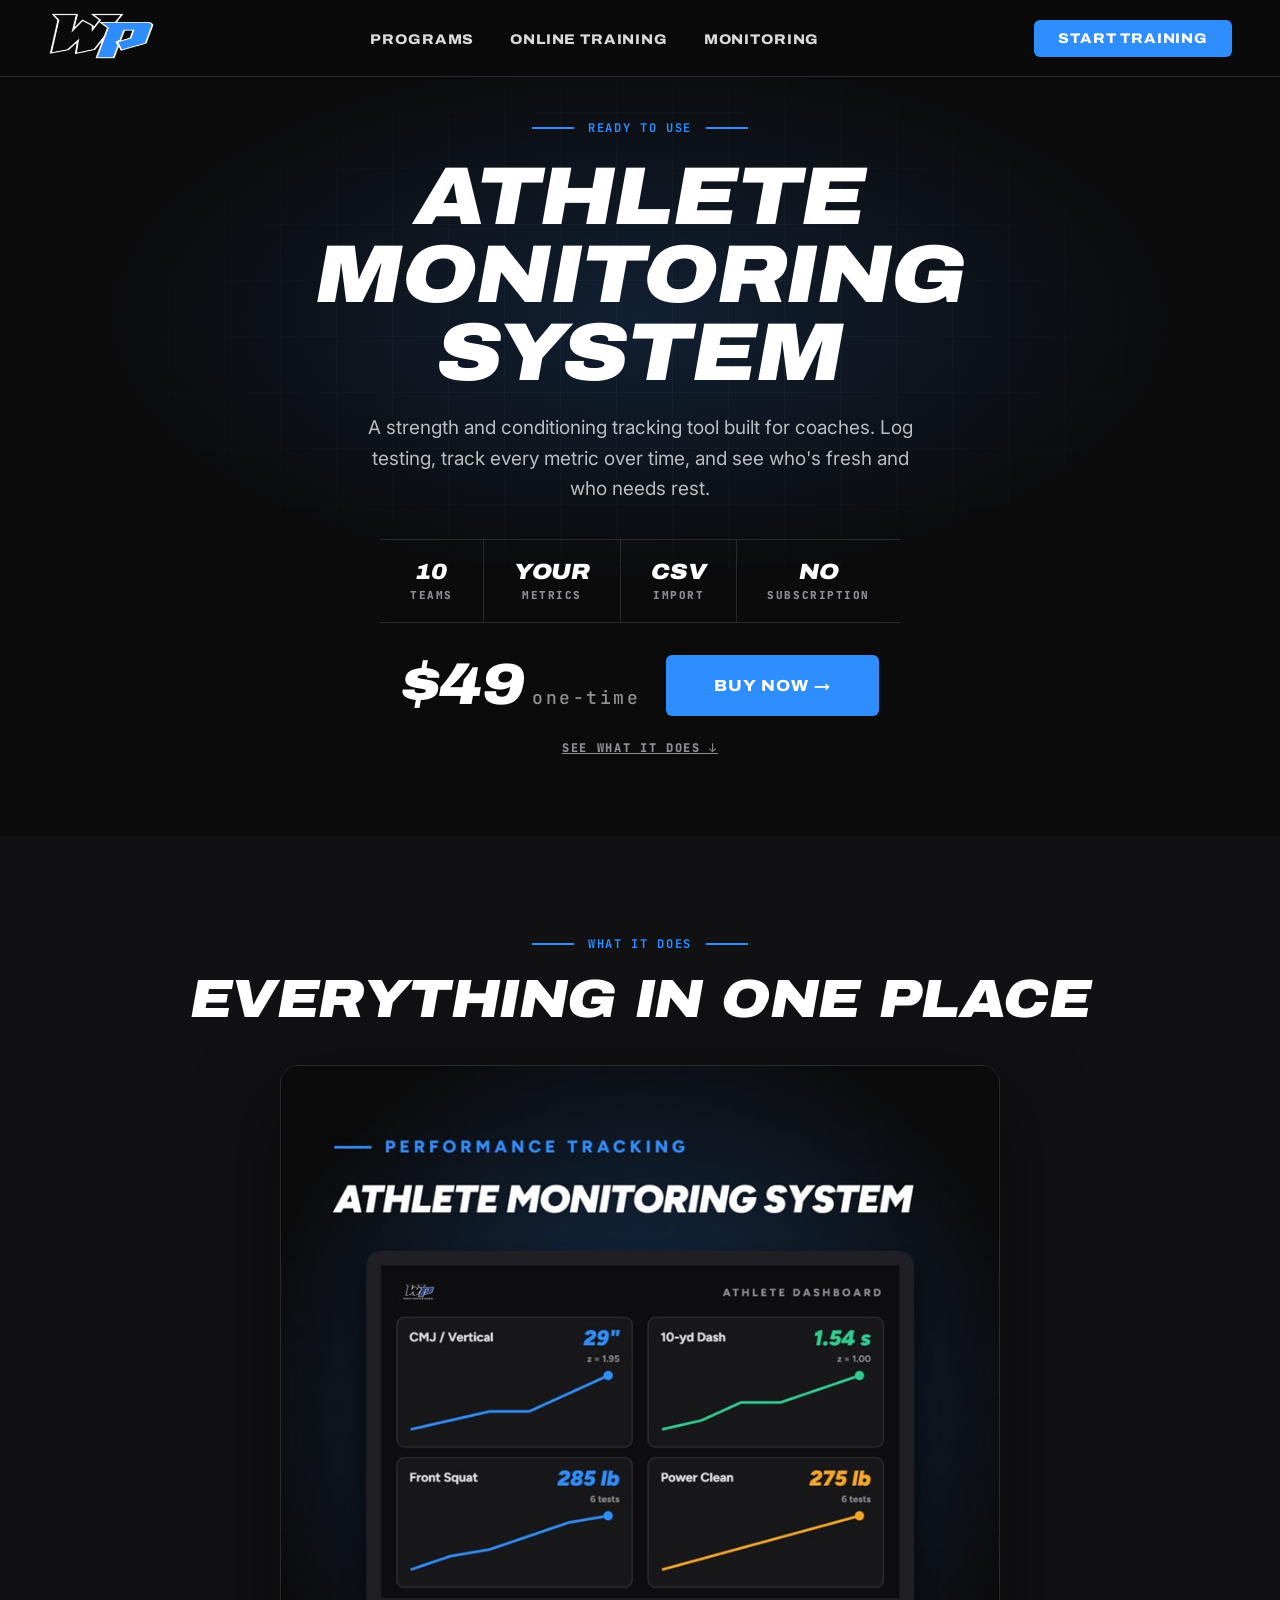
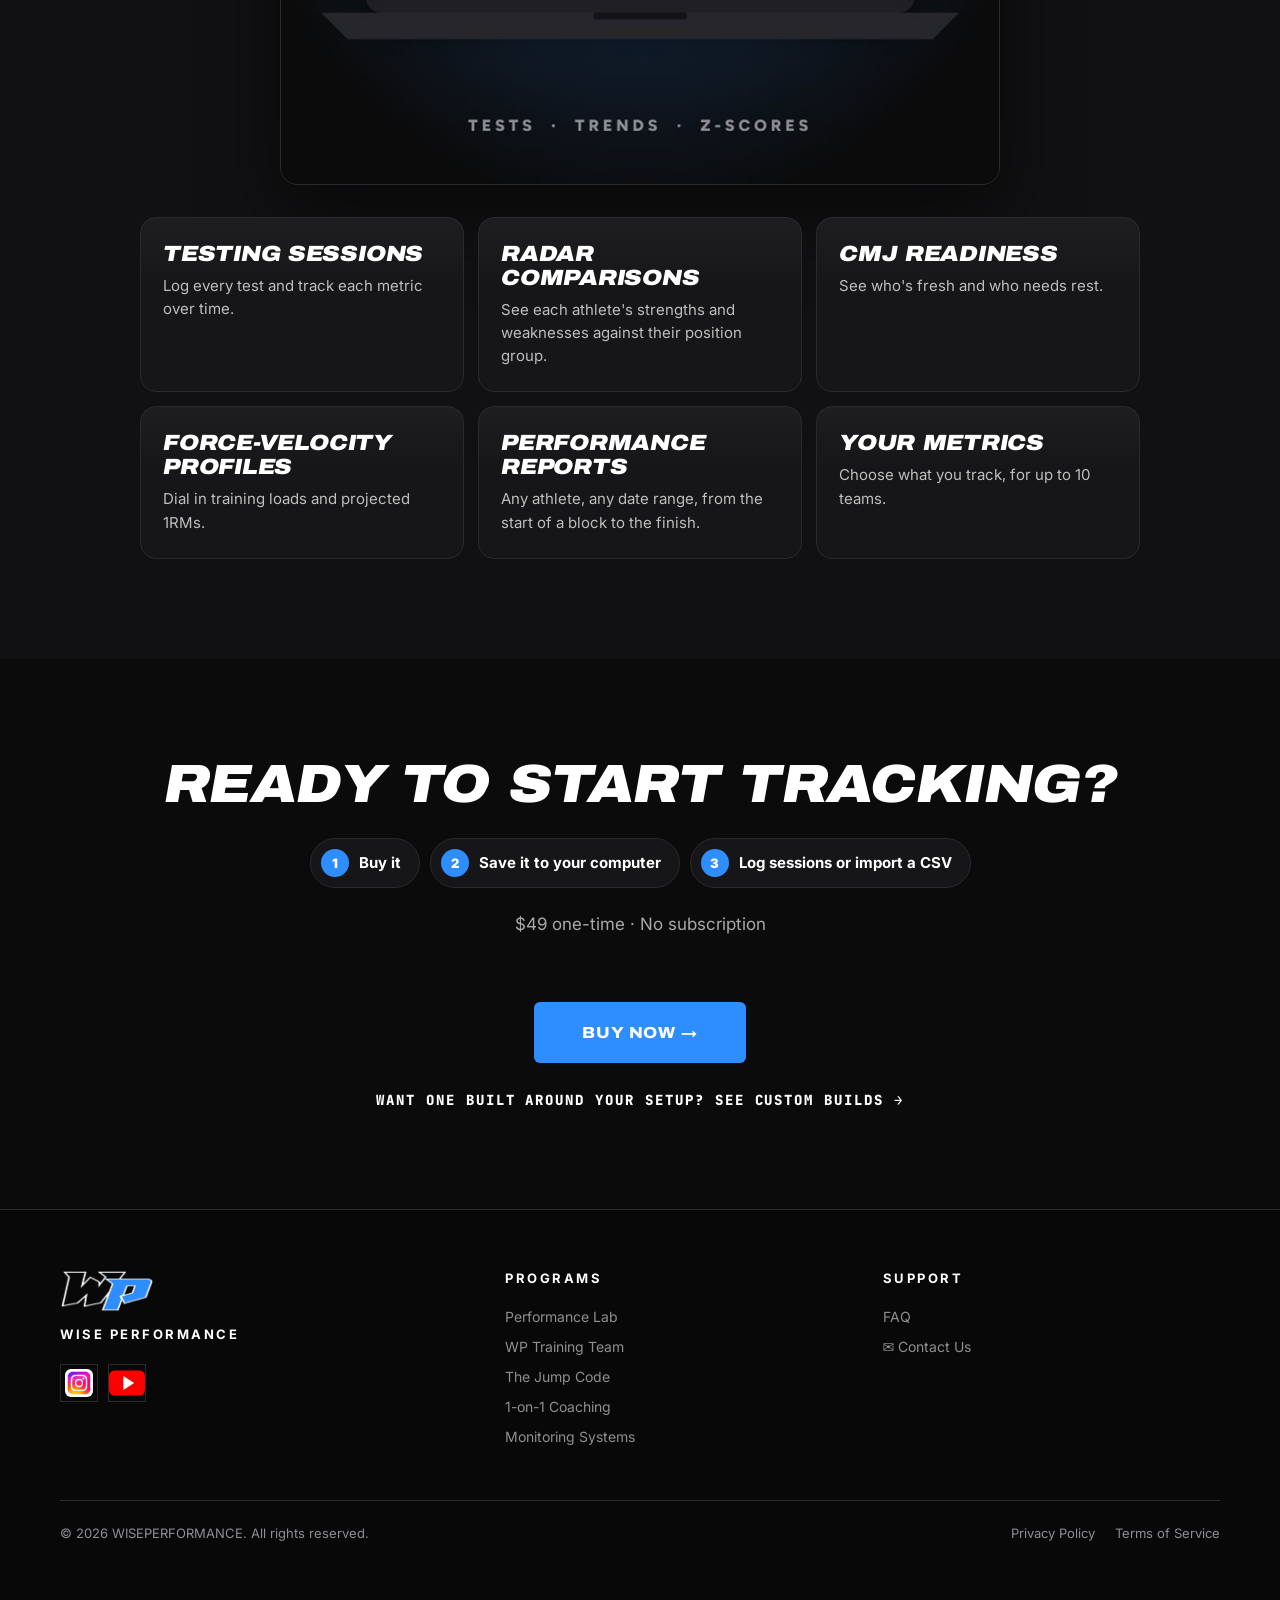
==== commit caaabe90: "New look: Archivo/Inter/JetBrains Mono fonts, Diamond-style feature strip, blue accents, black and w" ====
--- a/athlete-monitoring.html
+++ b/athlete-monitoring.html
@@ -23,14 +23,14 @@
   <meta name="twitter:card" content="summary_large_image">
   <link rel="preconnect" href="https://fonts.googleapis.com">
   <link rel="preconnect" href="https://fonts.gstatic.com" crossorigin>
-  <link href="https://fonts.googleapis.com/css2?family=Figtree:ital,wght@0,400..900;1,400..900&display=swap" rel="stylesheet">
-  <link rel="stylesheet" href="styles.css?v=13">
-  <script src="site.js?v=13" defer></script></head>
+  <link href="https://fonts.googleapis.com/css2?family=Archivo:ital,wdth,wght@0,62..125,400..900;1,62..125,700..900&family=Inter:wght@400;500;600;700&family=JetBrains+Mono:wght@500;700&display=swap" rel="stylesheet">
+  <link rel="stylesheet" href="styles.css?v=15">
+  <script src="site.js?v=15" defer></script></head>
 <body>
 
 <!-- NAV -->
 <nav>
-  <a href="/"><img src="wp-logo.png?v=13" alt="Wise Performance" style="height:48px;"></a>
+  <a href="/"><img src="wp-logo.png?v=15" alt="Wise Performance" style="height:48px;"></a>
   <ul class="nav-links">
     <li><a href="programs.html">PROGRAMS</a></li>
     <li><a href="/#online-training">ONLINE TRAINING</a></li>
@@ -91,7 +91,7 @@
 <footer>
   <div class="footer-top">
     <div>
-      <img src="wp-logo.png?v=13" alt="Wise Performance" style="height:42px;margin-bottom:14px;display:block;">
+      <img src="wp-logo.png?v=15" alt="Wise Performance" style="height:42px;margin-bottom:14px;display:block;">
       <div class="footer-brand">WISE PERFORMANCE</div>
       <div class="social-links">
         <a href="https://www.instagram.com/wise_performance" class="social-link" target="_blank"><img src="insta-logo.jpg" alt="Instagram" style="height:28px;width:28px;object-fit:cover;border-radius:6px;"></a>
--- a/styles.css
+++ b/styles.css
@@ -1,8 +1,13 @@
     *, *::before, *::after { box-sizing: border-box; margin: 0; padding: 0; }
 
     :root {
-      --blue: #1A6FD4;
-      --blue-bright: #2E8DFF;
+      /* black and white look: the old blue variables now hold white, and --accent is the little bit of blue that's left */
+      --blue: #FFFFFF;
+      --blue-bright: #FFFFFF;
+      --accent: #2E8DFF;
+      --display: 'Archivo', 'Arial Black', Impact, sans-serif;
+      --body: 'Inter', 'Segoe UI', system-ui, sans-serif;
+      --mono: 'JetBrains Mono', ui-monospace, Consolas, monospace;
       --dark: #0B0B0C;
       --dark2: #111113;
       --card-bg: #161618;
@@ -14,7 +19,7 @@
     html { scroll-behavior: smooth; }
 
     body {
-      font-family: 'Figtree', sans-serif;
+      font-family: var(--body);
       background: var(--dark);
       color: var(--white);
       overflow-x: hidden;
@@ -36,7 +41,7 @@
     }
 
     .nav-logo {
-      font-family: 'Figtree', sans-serif;
+      font-family: var(--body);
       font-style: italic;
       font-weight: 900;
       font-size: 32px;
@@ -50,7 +55,7 @@
     .nav-links a {
       color: var(--white);
       text-decoration: none;
-      font-family: 'Figtree', sans-serif;
+      font-family: var(--body);
       font-weight: 600;
       font-size: 15px;
       letter-spacing: 1.5px;
@@ -65,7 +70,7 @@
       color: white;
       border: none;
       padding: 11px 24px;
-      font-family: 'Figtree', sans-serif;
+      font-family: var(--body);
       font-weight: 700;
       font-size: 14px;
       letter-spacing: 1.5px;
@@ -83,7 +88,7 @@
       justify-content: center;
       gap: 14px;
       margin-bottom: 22px;
-      font-family: 'Figtree', sans-serif;
+      font-family: var(--body);
       font-weight: 700;
       font-size: 13px;
       letter-spacing: 3.5px;
@@ -114,7 +119,7 @@
       display: flex;
       align-items: center;
       gap: 12px;
-      font-family: 'Figtree', sans-serif;
+      font-family: var(--body);
       font-weight: 700;
       font-size: 19px;
       letter-spacing: 4px;
@@ -130,7 +135,7 @@
     }
 
     #hero h1 {
-      font-family: 'Figtree', sans-serif;
+      font-family: var(--body);
       font-weight: 400;
       font-size: clamp(72px, 10vw, 140px);
       line-height: 0.9;
@@ -155,14 +160,14 @@
     .hero-feature:last-child { border-right: none; }
     .hero-feature:first-child { padding-left: 0; }
     .hf-icon { color: var(--blue-bright); margin-bottom: 14px; }
-    .hf-title { font-family: 'Figtree', sans-serif; font-weight: 700; font-size: 18px; color: white; margin-bottom: 8px; letter-spacing: 0.5px; }
+    .hf-title { font-family: var(--body); font-weight: 700; font-size: 18px; color: white; margin-bottom: 8px; letter-spacing: 0.5px; }
     .hf-desc { font-size: 14px; color: var(--gray); line-height: 1.6; }
 
     .btn-primary {
       background: var(--blue);
       color: white;
       padding: 22px 48px;
-      font-family: 'Figtree', sans-serif;
+      font-family: var(--body);
       font-weight: 700;
       font-size: 19px;
       letter-spacing: 2px;
@@ -179,7 +184,7 @@
       background: transparent;
       color: white;
       padding: 22px 48px;
-      font-family: 'Figtree', sans-serif;
+      font-family: var(--body);
       font-weight: 700;
       font-size: 19px;
       letter-spacing: 2px;
@@ -194,7 +199,7 @@
     section { padding: 100px 60px; }
 
     .section-title {
-      font-family: 'Figtree', sans-serif;
+      font-family: var(--body);
       font-weight: 900;
       font-size: clamp(52px, 6vw, 80px);
       letter-spacing: 0.5px;
@@ -246,7 +251,7 @@
     }
 
     .badge {
-      font-family: 'Figtree', sans-serif;
+      font-family: var(--body);
       font-weight: 700;
       font-size: 10px;
       letter-spacing: 1.5px;
@@ -277,7 +282,7 @@
       display: flex;
       align-items: center;
       justify-content: center;
-      font-family: 'Figtree', sans-serif;
+      font-family: var(--body);
       font-style: italic;
       font-weight: 900;
       font-size: 15px;
@@ -285,7 +290,7 @@
     }
 
     .th-type {
-      font-family: 'Figtree', sans-serif;
+      font-family: var(--body);
       font-size: 11px;
       font-weight: 700;
       letter-spacing: 2px;
@@ -293,7 +298,7 @@
     }
 
     .program-card h3 {
-      font-family: 'Figtree', sans-serif;
+      font-family: var(--body);
       font-weight: 800;
       font-size: 22px;
       text-transform: uppercase;
@@ -302,7 +307,7 @@
     }
 
     .via-th {
-      font-family: 'Figtree', sans-serif;
+      font-family: var(--body);
       font-size: 11px;
       font-weight: 700;
       letter-spacing: 2px;
@@ -341,7 +346,7 @@
       text-align: center;
       text-align: center;
       padding: 14px;
-      font-family: 'Figtree', sans-serif;
+      font-family: var(--body);
       font-weight: 700;
       font-size: 14px;
       letter-spacing: 2px;
@@ -389,7 +394,7 @@
       transform: translateX(-50%);
       background: var(--blue);
       color: white;
-      font-family: 'Figtree', sans-serif;
+      font-family: var(--body);
       font-weight: 700;
       font-size: 11px;
       letter-spacing: 2.5px;
@@ -398,7 +403,7 @@
     }
 
     .plan-name {
-      font-family: 'Figtree', sans-serif;
+      font-family: var(--body);
       font-weight: 700;
       font-size: 16px;
       letter-spacing: 3px;
@@ -407,7 +412,7 @@
     }
 
     .plan-price {
-      font-family: 'Figtree', sans-serif;
+      font-family: var(--body);
       font-weight: 900;
       font-size: 72px;
       line-height: 1;
@@ -417,7 +422,7 @@
     .plan-price sup { font-size: 28px; vertical-align: super; }
     .plan-price .mo { font-size: 18px; font-weight: 500; font-style: normal; letter-spacing: 0; color: rgba(255,255,255,0.55); margin-left: 8px; }
     /* every big price uses the same Figtree Black Italic */
-    .plan-price, .elite-price strong { font-family: 'Figtree', sans-serif; font-weight: 300; font-style: normal; letter-spacing: -0.02em; line-height: 1; color: #fff; }
+    .plan-price, .elite-price strong { font-family: var(--body); font-weight: 300; font-style: normal; letter-spacing: -0.02em; line-height: 1; color: #fff; }
 
     .plan-tagline {
       font-style: italic;
@@ -456,7 +461,7 @@
       width: 100%;
       text-align: center;
       padding: 15px;
-      font-family: 'Figtree', sans-serif;
+      font-family: var(--body);
       font-weight: 700;
       font-size: 14px;
       letter-spacing: 2px;
@@ -473,12 +478,12 @@
 
     /* How It Works */
     .how-it-works { max-width: 860px; margin: 48px auto 0; }
-    .hiw-title { font-family: 'Figtree', sans-serif; font-weight: 700; font-size: 16px; letter-spacing: 3px; color: var(--blue-bright); margin-bottom: 16px; text-transform: uppercase; }
+    .hiw-title { font-family: var(--body); font-weight: 700; font-size: 16px; letter-spacing: 3px; color: var(--blue-bright); margin-bottom: 16px; text-transform: uppercase; }
     .hiw-steps { display: flex; flex-direction: column; gap: 0; border-radius: 12px; overflow: hidden; }
     .hiw-step { display: flex; align-items: flex-start; gap: 20px; padding: 28px 32px; background: var(--card-bg); border-bottom: 1px solid rgba(255,255,255,0.07); }
     .hiw-step:last-child { border-bottom: none; }
-    .hiw-num { font-family: 'Figtree', sans-serif; font-weight: 700; font-size: 18px; color: var(--blue-bright); min-width: 32px; padding-top: 2px; }
-    .hiw-step-title { font-family: 'Figtree', sans-serif; font-weight: 700; font-size: 22px; color: white; margin-bottom: 6px; letter-spacing: 0.5px; }
+    .hiw-num { font-family: var(--body); font-weight: 700; font-size: 18px; color: var(--blue-bright); min-width: 32px; padding-top: 2px; }
+    .hiw-step-title { font-family: var(--body); font-weight: 700; font-size: 22px; color: white; margin-bottom: 6px; letter-spacing: 0.5px; }
     .hiw-body p { color: var(--gray); font-size: 15px; margin: 0; line-height: 1.6; }
 
     /* Consult Banner */
@@ -514,7 +519,7 @@
     }
 
     .consult-banner h3 {
-      font-family: 'Figtree', sans-serif;
+      font-family: var(--body);
       font-weight: 800;
       font-size: 18px;
       text-transform: uppercase;
@@ -536,7 +541,7 @@
       display: flex;
       align-items: center;
       gap: 12px;
-      font-family: 'Figtree', sans-serif;
+      font-family: var(--body);
       font-weight: 700;
       font-size: 13px;
       letter-spacing: 3.5px;
@@ -551,7 +556,7 @@
     }
 
     .about-name {
-      font-family: 'Figtree', sans-serif;
+      font-family: var(--body);
       font-weight: 900;
       font-size: clamp(64px, 9vw, 120px);
       line-height: 0.9;
@@ -563,7 +568,7 @@
     .about-name .blue { color: var(--blue-bright); }
 
     .about-role {
-      font-family: 'Figtree', sans-serif;
+      font-family: var(--body);
       font-weight: 700;
       font-size: 16px;
       letter-spacing: 3px;
@@ -605,7 +610,7 @@
     .about-card-body { padding: 26px 32px 30px; }
 
     .about-card-label {
-      font-family: 'Figtree', sans-serif;
+      font-family: var(--body);
       font-weight: 700;
       font-size: 12px;
       letter-spacing: 3px;
@@ -618,7 +623,7 @@
     .about-stat:last-child { border-bottom: none; padding-bottom: 0; }
 
     .about-stat-num {
-      font-family: 'Figtree', sans-serif;
+      font-family: var(--body);
       font-style: italic;
       font-weight: 900;
       font-size: 40px;
@@ -657,7 +662,7 @@
     .product-body { padding: 20px; }
 
     .product-tag {
-      font-family: 'Figtree', sans-serif;
+      font-family: var(--body);
       font-size: 11px;
       font-weight: 700;
       letter-spacing: 2px;
@@ -666,7 +671,7 @@
     }
 
     .product-card h3 {
-      font-family: 'Figtree', sans-serif;
+      font-family: var(--body);
       font-weight: 800;
       font-size: 17px;
       text-transform: uppercase;
@@ -695,7 +700,7 @@
 
     .form-group label {
       display: block;
-      font-family: 'Figtree', sans-serif;
+      font-family: var(--body);
       font-weight: 700;
       font-size: 12px;
       letter-spacing: 2px;
@@ -710,7 +715,7 @@
       color: white;
       padding: 14px 16px;
       font-size: 14px;
-      font-family: 'Figtree', sans-serif;
+      font-family: var(--body);
       transition: border-color 0.2s;
     }
 
@@ -728,7 +733,7 @@
       background: var(--blue);
       color: white;
       border: none;
-      font-family: 'Figtree', sans-serif;
+      font-family: var(--body);
       font-weight: 700;
       font-size: 16px;
       letter-spacing: 2px;
@@ -771,7 +776,7 @@
     }
 
     .footer-logo {
-      font-family: 'Figtree', sans-serif;
+      font-family: var(--body);
       font-style: italic;
       font-weight: 900;
       font-size: 40px;
@@ -780,7 +785,7 @@
     }
 
     .footer-brand {
-      font-family: 'Figtree', sans-serif;
+      font-family: var(--body);
       font-weight: 700;
       font-size: 13px;
       letter-spacing: 2.5px;
@@ -805,7 +810,7 @@
     .social-link:hover { border-color: var(--blue); color: var(--blue-bright); }
 
     .footer-col h4 {
-      font-family: 'Figtree', sans-serif;
+      font-family: var(--body);
       font-weight: 700;
       font-size: 13px;
       letter-spacing: 2.5px;
@@ -858,19 +863,19 @@
     }
     .free-strip-text { display: flex; flex-direction: column; gap: 4px; }
     .free-strip-label {
-      font-family: 'Figtree', sans-serif;
+      font-family: var(--body);
       font-size: 11px; font-weight: 700; letter-spacing: 2.5px;
       color: rgba(255,255,255,0.7); text-transform: uppercase;
     }
     .free-strip-title {
-      font-family: 'Figtree', sans-serif;
+      font-family: var(--body);
       font-size: 26px; font-weight: 800; letter-spacing: 1px;
       color: white; text-transform: uppercase;
     }
     .free-strip-title span { color: #A8D8FF; }
     .btn-strip {
       background: white; color: var(--blue);
-      font-family: 'Figtree', sans-serif;
+      font-family: var(--body);
       font-weight: 800; font-size: 14px; letter-spacing: 2px;
       padding: 14px 28px; text-decoration: none;
       white-space: nowrap; flex-shrink: 0;
@@ -895,12 +900,12 @@
       background: rgba(46,141,255,0.15);
       border: 1px solid var(--blue);
       color: var(--blue-bright);
-      font-family: 'Figtree', sans-serif;
+      font-family: var(--body);
       font-size: 11px; font-weight: 700; letter-spacing: 2.5px;
       padding: 5px 14px; margin-bottom: 16px;
     }
     .free-section h2 {
-      font-family: 'Figtree', sans-serif;
+      font-family: var(--body);
       font-size: 48px; font-weight: 900; line-height: 1;
       color: white; text-transform: uppercase; margin-bottom: 16px;
     }
@@ -924,23 +929,23 @@
       box-shadow: 20px 20px 60px rgba(0,0,0,0.5);
     }
     .free-pdf-mock .pdf-wp {
-      font-family: 'Figtree', sans-serif;
+      font-family: var(--body);
       font-size: 36px; font-weight: 900; color: white; letter-spacing: 2px;
     }
     .free-pdf-mock .pdf-label {
-      font-family: 'Figtree', sans-serif;
+      font-family: var(--body);
       font-size: 10px; font-weight: 700; color: rgba(255,255,255,0.6);
       letter-spacing: 2px; text-align: center; padding: 0 16px;
     }
     .free-pdf-mock .pdf-weeks {
-      font-family: 'Figtree', sans-serif;
+      font-family: var(--body);
       font-size: 13px; font-weight: 700; color: var(--blue-bright);
       letter-spacing: 1.5px;
     }
     .btn-free {
       display: inline-block;
       background: var(--blue); color: white;
-      font-family: 'Figtree', sans-serif;
+      font-family: var(--body);
       font-weight: 800; font-size: 15px; letter-spacing: 2px;
       padding: 16px 36px; text-decoration: none;
       transition: background 0.2s;
@@ -955,7 +960,7 @@
     #adj-toggle {
       position: fixed; bottom: 20px; right: 20px; z-index: 9999;
       background: var(--blue); color: white; border: none;
-      padding: 10px 18px; font-family: 'Figtree', sans-serif;
+      padding: 10px 18px; font-family: var(--body);
       font-weight: 700; font-size: 13px; letter-spacing: 1.5px;
       cursor: pointer; box-shadow: 0 4px 16px rgba(0,0,0,0.5);
     }
@@ -966,7 +971,7 @@
       border: 1px solid rgba(255,255,255,0.12);
       padding: 16px 20px; width: 260px;
       box-shadow: 0 8px 32px rgba(0,0,0,0.7);
-      font-family: 'Figtree', sans-serif;
+      font-family: var(--body);
     }
     #adj-panel.open { display: block; }
     #adj-panel h4 {
@@ -1148,7 +1153,7 @@
     /* ── CONTACT FORM EXTRAS ── */
     .form-group select {
       width: 100%; background-color: rgba(255,255,255,0.05); border: 1px solid var(--card-border); color: white;
-      padding: 14px 44px 14px 16px; font-size: 14px; font-family: 'Figtree', sans-serif; appearance: none; -webkit-appearance: none; cursor: pointer;
+      padding: 14px 44px 14px 16px; font-size: 14px; font-family: var(--body); appearance: none; -webkit-appearance: none; cursor: pointer;
       background-image: linear-gradient(45deg, transparent 50%, var(--blue-bright) 50%), linear-gradient(135deg, var(--blue-bright) 50%, transparent 50%);
       background-position: calc(100% - 22px) 52%, calc(100% - 16px) 52%; background-size: 6px 6px, 6px 6px; background-repeat: no-repeat;
       transition: border-color 0.2s;
@@ -1541,5 +1546,111 @@
     .showcase-frame figcaption { margin-top: 16px; text-align: center; color: rgba(255,255,255,0.75); font-size: 16px; line-height: 1.5; }    @media (max-width: 900px) { .mon-features { grid-template-columns: 1fr 1fr; } }
     @media (max-width: 600px) { .ways-grid--two, .mon-shots-grid, .mon-features { grid-template-columns: 1fr !important; } }
     /* every heading uses the thin Figtree look from the Performance Lab hero */
-    h1, h2, h3, .section-title, .hiw-title, .plan-name { font-weight: 300 !important; font-style: normal !important; letter-spacing: -0.01em !important; }
+
     @media (max-width: 360px) { nav { padding-left: 10px; padding-right: 10px; gap: 8px; } nav img { height: 26px !important; } .nav-links { gap: 7px; } .nav-links a { font-size: 9.5px; letter-spacing: 0; } }
+
+    /* ── BLACK & WHITE THEME ── */
+    /* white buttons and badges get dark text; hovering turns them blue */
+    .btn-nav, .btn-primary, .badge-featured, .btn-card.fill, .most-popular, .btn-full.fill, .btn-submit, .btn-free, #adj-toggle,
+    .form-thanks-check, .lab-steps li::before, .lab-prog-plus, .showcase-tabs button.is-on, .lab-prog:hover .lab-prog-open { color: #0B0B0C !important; }
+    .btn-nav:hover, .btn-primary:hover, .btn-card.fill:hover, .btn-full.fill:hover, .btn-submit:hover, .btn-free:hover, .btn-card.blue-outline:hover { background: var(--accent) !important; color: #fff !important; box-shadow: 0 10px 24px rgba(46,141,255,0.35) !important; }
+    .lab-prog:hover .lab-prog-open { background: #fff; border-color: #fff; }
+    .lab-prog-open, .lab-prog-tags span, .way-price { border-color: rgba(255,255,255,0.3) !important; background: rgba(255,255,255,0.06) !important; }
+    /* the little blue: progress bar, hover lines, and the home headline */
+    .scroll-progress { background: var(--accent); }
+    .way::after, .lab-prog::after, .pillar::after { background: var(--accent) !important; }
+    #hero h1 .blue { color: var(--accent) !important; }
+    .nav-links a:hover { color: var(--accent); }
+
+    /* ── TYPE: Archivo headlines, Inter text, JetBrains Mono labels ── */
+    body { font-family: var(--body); -webkit-font-smoothing: antialiased; }
+    h1, h2, h3, .section-title, .hiw-title, .plan-name, .about-name,
+    .plan-price, .elite-price strong, .lab-hero-stats strong, .proof-stat strong, .lab-results strong {
+      font-family: var(--display) !important; font-weight: 900 !important; font-style: italic !important; font-stretch: 112%;
+      text-transform: uppercase; letter-spacing: -0.01em !important;
+    }
+    h1, .section-title { line-height: 0.95 !important; }
+    .section-label, .hero-eyebrow, .about-eyebrow, .way-price, .way-best span, .lab-prog-tags span, .product-tag, .via-th,
+    .coach-role, .coach-creds span, .lab-hero-stats span, .elite-price-note, .lab-modal-label, .pillar-body span, .lab-modal-fine,
+    .most-popular, .badge, .th-type, .lab-modal-phases li span, .lab-results span, .ams-fine, .elite-num, .hiw-num, .about-role,
+    .lab-hero-more, .plan-more, .lab-prog-open, .way-go, .elite-price span, .plan-price .mo {
+      font-family: var(--mono) !important; letter-spacing: 0.14em !important;
+    }
+    .btn-nav, .btn-primary, .btn-outline, .btn-card, .btn-full, .btn-submit, .btn-free, .nav-links a, .showcase-tabs button {
+      font-family: var(--display) !important; font-stretch: 110%; font-weight: 800 !important; text-transform: uppercase; letter-spacing: 0.06em !important;
+    }
+    /* sizes tuned for the wider Archivo headlines */
+    #hero h1 { font-size: clamp(36px, 7vw, 104px) !important; }
+    .lab-hero-title, .team-hero-title, .ams-title { font-size: clamp(30px, 6.4vw, 88px) !important; }
+    .elite-title { font-size: clamp(32px, 4.8vw, 72px) !important; }
+    .section-title { font-size: clamp(30px, 4.2vw, 58px) !important; }
+    .coach-name { font-size: clamp(36px, 5.4vw, 76px) !important; }
+    .way h3 { font-size: 22px !important; }
+    .lab-prog h3 { font-size: clamp(24px, 3vw, 34px) !important; }
+    .plan-price, .elite-price strong { font-size: 58px !important; }
+    .lab-hero-stats strong { font-size: 22px !important; }
+    @media (max-width: 768px) {
+      #hero h1 { font-size: clamp(25px, 8.3vw, 64px) !important; }
+      .lab-hero-title, .team-hero-title { font-size: clamp(26px, 8.6vw, 56px) !important; }
+      .elite-title { font-size: clamp(26px, 7.6vw, 48px) !important; }
+      .section-title { font-size: clamp(24px, 7.6vw, 40px) !important; }
+      .program-card h3, .lab-prog h3, .pillar-body h3 { font-size: 22px !important; }
+      .plan-price, .elite-price strong { font-size: 42px !important; }
+      .lab-hero-stats strong { font-size: 17px !important; }
+      .lab-hero-stats span { font-size: 9px !important; letter-spacing: 0.06em !important; }
+    }
+    .free-section-left { min-width: 0; }
+    .free-section-right { flex-shrink: 1; min-width: 0; }
+    .free-section-right img { max-width: 100%; height: auto; }
+    footer a, .contact-email-wrap a { overflow-wrap: anywhere; }
+    @media (max-width: 480px) { .nav-links a { font-stretch: 100% !important; letter-spacing: 0.02em !important; font-size: 10px !important; } .nav-links { gap: 10px; } }
+    @media (max-width: 360px) { .nav-links a { font-size: 9px !important; letter-spacing: 0 !important; } .nav-links { gap: 7px; } }
+    /* home headline: solid WISE, outlined PERFORMANCE */
+    #hero h1 .blue { color: transparent !important; -webkit-text-stroke: 2px #fff; }
+    @media (max-width: 768px) { #hero h1 .blue { -webkit-text-stroke-width: 1.5px; } }
+    .free-section h2 { font-size: clamp(28px, 3.4vw, 44px) !important; }
+    .legal-page, .legal-page * { overflow-wrap: anywhere; }
+    @media (max-width: 360px) { .team-hero-stats strong { font-size: 15px !important; } .team-hero-stats div { padding: 14px 4px !important; } }
+    /* Diamond-style panels: a faint light sheen at the top of every card */
+    .pricing-card, .program-card, .product-card, .way, .lab-prog, .lab-get-item, .elite-feature, .mon-features div, .faq-item, .lab-modal {
+      background-image: linear-gradient(180deg, rgba(255,255,255,0.035), transparent 40%) !important;
+    }
+    nav { background: rgba(11,11,12,0.88) !important; backdrop-filter: blur(12px); -webkit-backdrop-filter: blur(12px); border-bottom: 1px solid var(--card-border); }
+    nav.scrolled { background: rgba(11,11,12,0.97) !important; }
+    h1, h2, h3, .section-title, .plan-name { word-spacing: 0.12em; }
+    /* hero feature strip, Diamond-style: one bordered panel split into cells */
+    #hero .hero-features { gap: 0 !important; margin-top: 64px; padding-top: 0 !important; border: 1px solid var(--card-border) !important; border-radius: 12px; overflow: hidden; background: var(--card-bg); background-image: linear-gradient(180deg, rgba(255,255,255,0.035), transparent 40%); }
+    #hero .hero-feature { padding: 24px 22px !important; border-right: 1px solid var(--card-border) !important; border-bottom: none !important; text-align: left !important; align-items: flex-start !important; gap: 6px; transition: background 0.2s; }
+    #hero .hero-feature:last-child { border-right: none !important; }
+    #hero .hero-feature:hover { background: #1C1C1F; }
+    #hero .hf-icon { color: var(--accent); margin-bottom: 8px; }
+    #hero .hf-icon svg { width: 24px; height: 24px; stroke-width: 1.8; }
+    #hero .hf-title { font-family: var(--display); font-weight: 800; font-stretch: 112%; font-size: 16px; text-transform: uppercase; letter-spacing: 0.02em; line-height: 1.2; margin-bottom: 2px; }
+    #hero .hf-desc { font-size: 14px; color: var(--gray); line-height: 1.55; }
+    @media (max-width: 980px) {
+      #hero .hero-features { grid-template-columns: 1fr 1fr !important; }
+      #hero .hero-feature:nth-child(2) { border-right: none !important; }
+      #hero .hero-feature:nth-child(-n+2) { border-bottom: 1px solid var(--card-border) !important; }
+    }
+    @media (max-width: 560px) {
+      #hero .hero-features { grid-template-columns: 1fr !important; margin-top: 44px; }
+      #hero .hero-feature { border-right: none !important; border-bottom: 1px solid var(--card-border) !important; padding: 20px !important; }
+      #hero .hero-feature:last-child { border-bottom: none !important; }
+    }
+    /* more blue, used the way Diamond uses its red: labels, bullets, step numbers and the main button */
+    .section-label, .hero-eyebrow, .about-eyebrow, .coach-role, .lab-modal-label, .pillar-body span, .coach-creds span, .lab-results strong { color: var(--accent) !important; }
+    .section-label::before, .section-label::after, .hero-eyebrow::before, .about-eyebrow::before { background: var(--accent) !important; }
+    .feature-list li::before, .check-list li::before { color: var(--accent) !important; }
+    .free-perks li::before { background: var(--accent) !important; }
+    .lab-steps li::before { background: var(--accent) !important; color: #fff !important; }
+    .btn-primary, .btn-nav { background: var(--accent) !important; color: #fff !important; }
+    .btn-primary:hover, .btn-nav:hover { background: #5AA6FF !important; color: #fff !important; }
+    /* home hero: Connor coaching, softly blurred and darkened behind the text */
+    #hero { position: relative; overflow: hidden; background: var(--dark) !important; isolation: isolate; }
+    #hero::before { content: ''; position: absolute; inset: -24px; z-index: -2; background: url('hero-coach.jpg?v=2') 150% 84% / 75% auto no-repeat; filter: grayscale(1) blur(1px) brightness(0.8) contrast(1.12); -webkit-mask-image: linear-gradient(90deg, transparent 37%, #000 66%); mask-image: linear-gradient(90deg, transparent 37%, #000 66%); }
+    #hero::after { content: ''; position: absolute; inset: 0; z-index: -1; background: linear-gradient(90deg, rgba(11,11,12,0.94) 0%, rgba(11,11,12,0.7) 42%, rgba(11,11,12,0.05) 70%, rgba(11,11,12,0.15) 100%), linear-gradient(180deg, transparent 60%, var(--dark) 100%), linear-gradient(rgba(46,141,255,0.10), rgba(46,141,255,0.10)); }
+    @media (max-width: 768px) {
+      #hero::before { inset: -12px -12px auto -12px; height: 820px; background-size: 130% auto; background-position: 50% 18%; -webkit-mask-image: linear-gradient(180deg, #000 55%, transparent 100%); mask-image: linear-gradient(180deg, #000 55%, transparent 100%); filter: grayscale(1) blur(1px) brightness(0.78) contrast(1.12); }
+      #hero::after { background: linear-gradient(180deg, rgba(11,11,12,0.35) 0%, rgba(11,11,12,0.62) 45%, var(--dark) 85%); }
+    }
+    .pricing-card[data-href] { cursor: pointer; }
